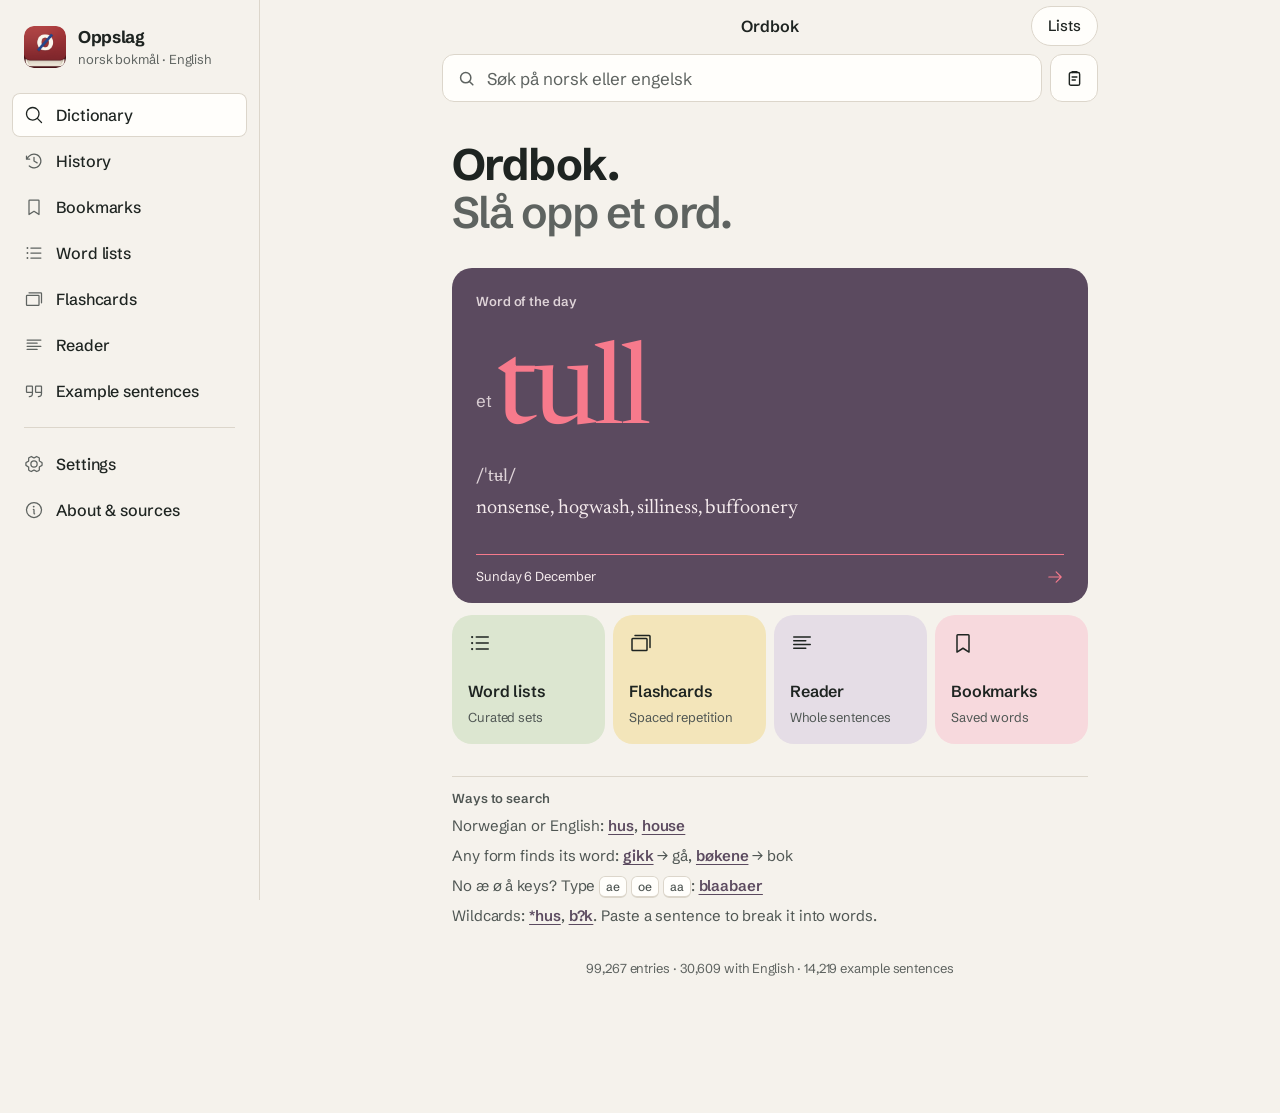
==== app/index.html @ 08ea3989 "Match the iOS status bar to the app background; version icon files The status bar took the manifest'" ====
<!doctype html>
<html lang="en">
<head>
<meta charset="utf-8">
<meta name="viewport" content="width=device-width, initial-scale=1, viewport-fit=cover">
<title>Oppslag</title>
<meta name="description" content="Offline Norwegian Bokmål–English dictionary">
<!-- One theme colour = the app's own background, so the status bar blends in. iOS Home Screen apps
     don't switch between media-query variants, so a tiny script picks light or dark before first paint. -->
<meta name="theme-color" content="#1C1B1C">
<script>
  (function () {
    try {
      var s = (JSON.parse(localStorage.getItem('oppslag.v1') || '{}').settings) || {};
      var t = s.theme || 'auto';
      var dark = t === 'dark' || (t === 'auto' && matchMedia('(prefers-color-scheme: dark)').matches);
      document.querySelector('meta[name="theme-color"]').setAttribute('content', dark ? '#1C1B1C' : '#F5F2EC');
    } catch (e) {}
  })();
</script>
<meta name="apple-mobile-web-app-capable" content="yes">
<meta name="mobile-web-app-capable" content="yes">
<meta name="apple-mobile-web-app-status-bar-style" content="default">
<meta name="apple-mobile-web-app-title" content="Oppslag">
<link rel="manifest" href="manifest.webmanifest">
<!-- icon file names carry a version so iOS can't reuse a cached copy of an older logo -->
<link rel="icon" href="icons/book-192.png">
<link rel="apple-touch-icon" sizes="180x180" href="icons/book-180.png">
<link rel="preload" href="fonts/schibsted-grotesk.woff2" as="font" type="font/woff2" crossorigin>
<link rel="preload" href="fonts/newsreader.woff2" as="font" type="font/woff2" crossorigin>
<link rel="stylesheet" href="styles.css">
</head>
<body>
<div id="splash" aria-label="Oppslag"><p class="splash-word" aria-hidden="true"><span>Opp</span><span>slag</span></p><div class="splash-foot"><span id="splash-msg">Bokmålsordboka · Språkrådet og Universitetet i Bergen</span></div></div>

<header class="topbar">
  <div class="navrow">
    <button id="navLeft" class="round" aria-label="Menu"></button>
    <div id="navTitle">Ordbok</div>
    <div id="navRight"></div>
  </div>
  <div class="searchrow">
    <div class="searchwrap">
      <svg class="sicon" viewBox="0 0 24 24" width="18" height="18" fill="none" stroke="currentColor" stroke-width="1.9" stroke-linecap="round"><circle cx="11" cy="11" r="6.5"/><path d="m20 20-4-4"/></svg>
      <input id="q" type="search" placeholder="Søk på norsk eller engelsk" autocomplete="off" autocorrect="off" autocapitalize="off" spellcheck="false" enterkeyhint="search" aria-label="Search">
      <button id="clearQ" class="clear" aria-label="Clear" hidden><svg viewBox="0 0 24 24" width="18" height="18"><circle cx="12" cy="12" r="9" fill="currentColor"/><path d="M9 9l6 6M15 9l-6 6" stroke="var(--surface)" stroke-width="1.8" stroke-linecap="round"/></svg></button>
    </div>
    <button id="pasteBtn" class="round small" aria-label="Search clipboard" title="Search clipboard"><svg viewBox="0 0 24 24" width="19" height="19" fill="none" stroke="currentColor" stroke-width="1.8" stroke-linecap="round" stroke-linejoin="round"><rect x="5.5" y="4.5" width="13" height="16" rx="2"/><path d="M9 4.5V3.5h6v1M9 10h6M9 14h4"/></svg></button>
  </div>
  <div id="keybar" aria-label="Special characters">
    <button data-k="æ">æ</button><button data-k="ø">ø</button><button data-k="å">å</button><button data-k="é">é</button><button data-k="*" class="wild">*</button><button data-k="?" class="wild">?</button>
  </div>
</header>
<ul id="suggest" hidden></ul>

<nav id="drawer" aria-label="Main menu">
  <div class="drawer-brand"><img class="logo-img" src="icons/logo.png" alt="" width="40" height="40"><div><b>Oppslag</b><div class="sub">norsk bokmål · English</div></div></div>
  <div class="drawer-links"></div>
</nav>
<div id="scrim"></div>

<main id="view"></main>
<div id="pager" hidden><button id="prevRes" class="round" aria-label="Previous result"></button><button id="nextRes" class="round" aria-label="Next result"></button></div>
<script type="module" src="js/app.js"></script>
</body>
</html>
---- app/styles.css ----
/* Oppslag — design system (see CLAUDE.md)
   Colour fields after the Merriam-Webster "remedy" concept, Notion's spacing and hairlines,
   Speak Sync's warm base and tiles. Headwords in Schibsted Grotesk, meaning in Newsreader. */

/* ======================================================================
   Fonts (self-hosted, subset with fonttools; SIL Open Font Licence)
   ====================================================================== */
@font-face { font-family: "Schibsted Grotesk"; src: url("fonts/schibsted-grotesk.woff2") format("woff2"); font-weight: 400 900; font-display: swap; }
@font-face { font-family: "Newsreader"; src: url("fonts/newsreader.woff2") format("woff2"); font-weight: 200 800; font-display: swap; }
@font-face { font-family: "Newsreader"; src: url("fonts/newsreader-italic.woff2") format("woff2"); font-weight: 200 800; font-style: italic; font-display: swap; }
@font-face { font-family: "Gentium IPA"; src: url("fonts/gentium-ipa.woff2") format("woff2"); font-display: swap; }

/* ======================================================================
   Tokens
   ====================================================================== */
:root {
  --font-display: "Schibsted Grotesk", -apple-system, "Helvetica Neue", sans-serif;
  --font-ui: "Schibsted Grotesk", -apple-system, "Helvetica Neue", sans-serif;
  --font-read: "Newsreader", "Iowan Old Style", Georgia, serif;
  --font-ipa: "Gentium IPA", "Times New Roman", serif;
  --space-1: 4px; --space-2: 8px; --space-3: 12px; --space-4: 16px;
  --space-5: 24px; --space-6: 32px; --space-7: 48px; --space-8: 64px;
  --radius-s: 8px; --radius-m: 12px; --radius-l: 20px; --radius-xl: 28px; --radius-pill: 999px;
  --measure: 36em; --page-max: 1080px; --page-narrow: 700px;

  /* the four colour fields (constant across light and dark, like the reference) */
  --mustard: #DFB94F; --sage: #96B07C; --plum: #5B4A5F; --rose: #EFB4BC;
  --coral: #F77A8C;               /* display type on plum only (large text, 3.2:1) */
  --on-field: #1E2421;            /* ink on mustard / sage / rose */
  --on-plum: #F6ECEE;             /* small text on plum */
  /* soft tints for tiles and highlights */
  --mustard-t: #F3E5BA; --sage-t: #DCE6D0; --plum-t: #E5DDE6; --rose-t: #F7D9DD;

  /* neutrals */
  --paper: #F5F2EC; --card: #FFFEFB; --sunken: #ECE8E0; --rule: #DCD6CB; --rule-strong: #1E2421;
  --ink: #1E2421; --ink-2: #4F5653; --ink-3: #5E6360;
  --link: #5B4A5F;                /* plum, the one interactive colour */
  --primary-bg: #1E2421; --primary-fg: #F5F2EC;
  --float: 0 12px 36px rgba(30, 36, 33, .16);
  --fs: 1;
  --nav-h: 52px; --search-h: 64px; --safe-t: env(safe-area-inset-top);
  color-scheme: light;
}
@media (prefers-color-scheme: dark) {
  :root:not([data-theme="light"]) {
    --paper: #1C1B1C; --card: #252325; --sunken: #2E2B2E; --rule: #3B383B; --rule-strong: #EDE8E1;
    --ink: #EDE8E1; --ink-2: #C5BFB7; --ink-3: #A39D95; --link: #D9C3DC;
    --primary-bg: #EDE8E1; --primary-fg: #1C1B1C;
    --mustard-t: #4A4030; --sage-t: #36402F; --plum-t: #3E3441; --rose-t: #4A3337;
    --float: 0 14px 40px rgba(0, 0, 0, .55); color-scheme: dark;
  }
}
:root[data-theme="dark"] {
  --paper: #1C1B1C; --card: #252325; --sunken: #2E2B2E; --rule: #3B383B; --rule-strong: #EDE8E1;
  --ink: #EDE8E1; --ink-2: #C5BFB7; --ink-3: #A39D95; --link: #D9C3DC;
  --primary-bg: #EDE8E1; --primary-fg: #1C1B1C;
  --mustard-t: #4A4030; --sage-t: #36402F; --plum-t: #3E3441; --rose-t: #4A3337;
  --float: 0 14px 40px rgba(0, 0, 0, .55); color-scheme: dark;
}
/* legacy aliases used by small bits of markup (tone drawing etc.) */
:root { --accent: var(--link); --tok-accent: var(--link); --text: var(--ink); --muted: var(--ink-3); --line: var(--rule); --surface: var(--card); --surface-t: var(--card); --field: var(--sunken); --bg: var(--paper); }

/* ======================================================================
   Base
   ====================================================================== */
* { box-sizing: border-box; -webkit-tap-highlight-color: transparent; }
[hidden] { display: none !important; }
html { -webkit-text-size-adjust: 100%; background: var(--paper); }
body {
  margin: 0; background: var(--paper); color: var(--ink);
  font: 400 calc(17px * var(--fs)) / 1.5 var(--font-ui); letter-spacing: -.005em;
  padding-top: calc(var(--safe-t) + var(--nav-h)); padding-bottom: env(safe-area-inset-bottom);
  overflow-x: hidden; overscroll-behavior-y: none; -webkit-font-smoothing: antialiased; text-rendering: optimizeLegibility;
}
body.has-search { padding-top: calc(var(--safe-t) + var(--nav-h) + var(--search-h)); }
a { color: var(--link); text-decoration: none; }
button { font: inherit; color: inherit; touch-action: manipulation; letter-spacing: inherit; }
input, select, textarea { font: inherit; color: var(--ink); }
.muted { color: var(--ink-3); }
.small { font-size: 13px; line-height: 18px; }
kbd { font: 500 12px/1 var(--font-ui); background: var(--card); border: 1px solid var(--rule); border-bottom-width: 2px; border-radius: 6px; padding: 2px 6px; color: var(--ink-2); }
.ic { flex: none; }
:focus-visible { outline: 2px solid var(--link); outline-offset: 2px; border-radius: 6px; }
::selection { background: var(--mustard); color: var(--on-field); }

/* ---------- splash: a plum field with the name set huge, like the reference's "Dictionary" */
#splash { position: fixed; inset: 0; z-index: 100; background: var(--plum); overflow: hidden; display: flex; flex-direction: column; justify-content: center; transition: opacity .35s ease; }
body.ready #splash { opacity: 0; pointer-events: none; }
.splash-word { font-family: var(--font-read); font-weight: 400; color: var(--coral); font-size: clamp(120px, 34vw, 280px); line-height: .86; letter-spacing: -.03em; margin: 0; white-space: nowrap; }
.splash-word span { display: block; }
.splash-word span:first-child { padding-left: 6vw; }
.splash-word span:last-child { margin-left: -9vw; }
.splash-foot { position: absolute; left: var(--space-6); right: var(--space-6); bottom: calc(var(--space-6) + env(safe-area-inset-bottom)); border-top: 1px solid var(--coral); padding-top: var(--space-3); color: var(--coral); font-size: 13px; text-align: center; }
#splash-msg { color: var(--on-plum); opacity: .8; }

/* ======================================================================
   Top bar, search, drawer
   ====================================================================== */
.topbar {
  position: fixed; top: 0; left: 0; right: 0; z-index: 20;
  padding: var(--safe-t) max(10px, env(safe-area-inset-right)) 0 max(10px, env(safe-area-inset-left));
  background: color-mix(in srgb, var(--paper) 88%, transparent);
  backdrop-filter: saturate(140%) blur(18px); -webkit-backdrop-filter: saturate(140%) blur(18px);
  border-bottom: 1px solid transparent; transition: border-color .2s;
}
body.scrolled .topbar { border-bottom-color: var(--rule); }
.navrow { height: var(--nav-h); display: grid; grid-template-columns: 1fr auto 1fr; align-items: center; max-width: var(--page-narrow); margin: 0 auto; padding: 0 calc(var(--space-4) - 10px); }
#navTitle { font-weight: 600; font-size: 16px; text-align: center; white-space: nowrap; overflow: hidden; text-overflow: ellipsis; max-width: 56vw; transition: opacity .2s ease; letter-spacing: -.01em; }
body.hero-visible #navTitle { opacity: 0; }
#navRight { display: flex; justify-content: flex-end; gap: var(--space-2); align-items: center; }
#navLeft { justify-self: start; }
.round {
  width: 40px; height: 40px; border-radius: 50%; border: 1px solid var(--rule); background: var(--card); color: var(--ink);
  display: inline-grid; place-items: center; cursor: pointer; transition: transform .15s ease, background .15s;
}
.round .ic { width: 19px; height: 19px; }
.round:active { transform: scale(.92); background: var(--sunken); }
.round.on { color: var(--on-field); background: var(--mustard); border-color: var(--mustard); }
.round.small { width: 48px; height: 48px; border-radius: var(--radius-m); }
.pill-btn { height: 40px; padding: 0 var(--space-4); border-radius: var(--radius-pill); border: 1px solid var(--rule); background: var(--card); font-weight: 500; font-size: 15px; cursor: pointer; color: var(--ink); }
.searchrow { display: none; gap: var(--space-2); align-items: center; height: var(--search-h); padding: 0 calc(var(--space-4) - 10px) var(--space-3); max-width: var(--page-narrow); margin: 0 auto; }
body.has-search .searchrow { display: flex; }
.searchwrap { flex: 1; position: relative; display: flex; align-items: center; background: var(--card); border: 1px solid var(--rule); border-radius: var(--radius-m); min-width: 0; height: 48px; transition: border-color .15s, box-shadow .15s; }
.searchwrap:focus-within { border-color: var(--ink); box-shadow: 0 0 0 3px color-mix(in srgb, var(--mustard) 55%, transparent); }
.searchwrap .sicon { position: absolute; left: 14px; color: var(--ink-3); pointer-events: none; width: 19px; height: 19px; }
#q { flex: 1; min-width: 0; border: 0; background: transparent; padding: 0 6px 0 44px; height: 100%; font-size: 17px; outline: none; -webkit-appearance: none; appearance: none; }
#q::placeholder { color: var(--ink-3); }
#q::-webkit-search-cancel-button { display: none; }
.clear { border: 0; background: none; color: var(--ink-3); padding: 0 var(--space-3); height: 100%; display: grid; place-items: center; cursor: pointer; }
.clear svg circle { fill: var(--ink-3); }
#keybar { display: none; gap: var(--space-2); padding: 0 calc(var(--space-4) - 10px) var(--space-3); overflow-x: auto; max-width: var(--page-narrow); margin: 0 auto; scrollbar-width: none; }
body.typing.has-search #keybar { display: flex; }
#keybar button { min-width: 46px; height: 38px; padding: 0 var(--space-3); border: 1px solid var(--rule); border-radius: var(--radius-s); background: var(--card); font: 500 18px var(--font-display); cursor: pointer; color: var(--ink); }
#keybar button.wild { color: var(--link); }
body.typing.has-search { padding-top: calc(var(--safe-t) + var(--nav-h) + var(--search-h) + 50px); }
#suggest { position: fixed; z-index: 25; top: calc(var(--safe-t) + var(--nav-h) + var(--search-h) - 8px); left: var(--space-3); right: var(--space-3); max-width: calc(var(--page-narrow) - var(--space-5)); margin: 0 auto; padding: var(--space-1); list-style: none; background: var(--card); border: 1px solid var(--rule); border-radius: var(--radius-m); box-shadow: var(--float); animation: pop .14s ease-out; }
body.typing #suggest { top: calc(var(--safe-t) + var(--nav-h) + var(--search-h) + 42px); }
#suggest li { display: flex; gap: var(--space-3); align-items: center; padding: 10px var(--space-3); border-radius: var(--radius-s); cursor: pointer; outline: none; font-weight: 500; }
#suggest li:hover, #suggest li:focus { background: var(--sunken); }
#suggest .ic { color: var(--ink-3); width: 17px; height: 17px; }
@keyframes pop { from { opacity: 0; transform: translateY(-4px); } }

#drawer { position: fixed; z-index: 40; top: 0; bottom: 0; left: 0; width: min(292px, 84vw); background: var(--paper); padding: calc(var(--space-5) + var(--safe-t)) var(--space-3) var(--space-5); transform: translateX(-104%); transition: transform .3s cubic-bezier(.2, .8, .2, 1); display: flex; flex-direction: column; box-shadow: var(--float); overflow-y: auto; }
.drawer-brand { display: flex; gap: var(--space-3); align-items: center; padding: 0 var(--space-3) var(--space-5); }
.drawer-brand .logo-img { width: 42px; height: 42px; border-radius: 10px; }
.drawer-brand b { font-size: 17px; font-weight: 700; display: block; letter-spacing: -.02em; }
.drawer-brand .sub { font-size: 13px; color: var(--ink-3); }
.drawer-links { display: flex; flex-direction: column; gap: 2px; }
#drawer a { color: var(--ink); padding: 10px var(--space-3); border-radius: var(--radius-s); font-size: 16px; font-weight: 500; display: flex; align-items: center; gap: var(--space-3); transition: background .15s; }
#drawer a .ic { color: var(--ink-3); }
#drawer a:active { background: var(--sunken); }
#drawer a.active { background: var(--card); box-shadow: inset 0 0 0 1px var(--rule); }
#drawer a.active .ic { color: var(--ink); }
#drawer hr { border: 0; border-top: 1px solid var(--rule); margin: var(--space-3); }
#scrim { position: fixed; inset: 0; z-index: 39; background: rgba(28, 27, 28, .32); opacity: 0; pointer-events: none; transition: opacity .25s; }
body.drawer-open #drawer { transform: none; }
body.drawer-open #scrim { opacity: 1; pointer-events: auto; }
@media (min-width: 1100px) {
  #drawer { transform: none; box-shadow: none; border-right: 1px solid var(--rule); z-index: 15; width: 260px; }
  #scrim { display: none; }
  body { padding-left: 260px; }
  .topbar { left: 260px; }
  body.root #navLeft { visibility: hidden; }
  #suggest { left: 272px; }
}

/* ======================================================================
   Page scaffolding
   ====================================================================== */
#view { max-width: var(--page-narrow); margin: 0 auto; padding: 0 0 104px; min-height: 60vh; }
.pad { padding: 0 var(--space-4); }
/* Notion-style title: bold line, optional grey second line */
.page-title { font-family: var(--font-display); font-size: 34px; line-height: 38px; font-weight: 700; letter-spacing: -.035em; margin: var(--space-3) var(--space-4) var(--space-5); }
.page-title .sub { display: block; color: var(--ink-3); font-weight: 600; }
.page-intro { padding: 0 var(--space-4); margin: 0 0 var(--space-4); color: var(--ink-2); font-size: 15px; line-height: 22px; }
.empty { text-align: center; color: var(--ink-3); padding: var(--space-8) var(--space-5); font-size: 15px; line-height: 22px; }
.empty b { color: var(--ink); font-weight: 600; }
.empty p { margin: 0 0 var(--space-3); }
.big-check { width: 72px; height: 72px; margin: 0 auto var(--space-4); border-radius: 50%; background: var(--sage); color: var(--on-field); display: grid; place-items: center; font-size: 30px; }
.loading { color: var(--ink-3); padding: var(--space-7); text-align: center; font-size: 15px; }
.foot { text-align: center; font-size: 13px; line-height: 18px; padding: var(--space-6) var(--space-4); color: var(--ink-3); }
/* section label: sentence case with a hairline above, like the reference's footnote rule */
.band { display: flex; align-items: baseline; justify-content: space-between; gap: var(--space-2); margin: var(--space-6) var(--space-4) var(--space-2); padding-top: var(--space-3); border-top: 1px solid var(--rule); font-size: 13px; line-height: 18px; font-weight: 600; color: var(--ink-2); }
.page-title + .band, .band:first-child { margin-top: 0; }
.band .no { font-weight: 400; font-style: italic; font-family: var(--font-read); font-size: 15px; color: var(--ink-3); }
.band .more { font-size: 13px; font-weight: 600; }
.row { display: flex; gap: var(--space-2); flex-wrap: wrap; align-items: center; margin: var(--space-3) var(--space-4); }
.row input { flex: 1; min-width: 160px; }
input:not([type=checkbox]):not([type=range]):not([type=color]):not(#q), select, textarea {
  border: 1px solid var(--rule); background: var(--card); border-radius: var(--radius-m); padding: 11px var(--space-3); font-size: 17px; outline: none; color: var(--ink); transition: border-color .15s, box-shadow .15s;
}
input:focus:not(#q), select:focus, textarea:focus { border-color: var(--ink); box-shadow: 0 0 0 3px color-mix(in srgb, var(--mustard) 55%, transparent); }
textarea { width: 100%; resize: vertical; line-height: 25px; }
/* buttons: solid ink (primary), outlined (secondary), outlined pill with arrow (reference's PLAY →) */
.btn { display: inline-flex; gap: var(--space-2); align-items: center; justify-content: center; border: 1px solid var(--rule); background: var(--card); color: var(--ink); border-radius: var(--radius-m); padding: 10px var(--space-4); font-size: 15px; font-weight: 600; cursor: pointer; transition: transform .12s, background .15s; }
.btn:active { transform: scale(.97); background: var(--sunken); }
.btn .ic { width: 18px; height: 18px; }
.btn.small { padding: 7px var(--space-3); font-size: 14px; }
.btn.primary { background: var(--primary-bg); border-color: var(--primary-bg); color: var(--primary-fg); }
.btn.wide { width: calc(100% - var(--space-6)); margin: var(--space-3) var(--space-4); }
.pill-out { display: inline-flex; align-items: center; justify-content: space-between; gap: var(--space-5); height: 52px; padding: 0 var(--space-5); border: 1.5px solid currentColor; border-radius: var(--radius-pill); background: transparent; color: inherit; font: 500 20px var(--font-display); letter-spacing: .02em; text-transform: uppercase; cursor: pointer; transition: background .15s; }
.pill-out .ic { width: 24px; height: 24px; }
.pill-out:active { background: color-mix(in srgb, currentColor 12%, transparent); }
.banner { display: flex; gap: var(--space-3); align-items: center; margin: 0 var(--space-4) var(--space-4); padding: var(--space-3) var(--space-4); background: var(--plum-t); border-radius: var(--radius-m); color: var(--ink); font-size: 15px; font-weight: 500; }
/* grouped rows: hairline-bordered card (Notion) */
.group { margin: 0 var(--space-4); background: var(--card); border: 1px solid var(--rule); border-radius: var(--radius-m); overflow: hidden; }
.group + .page-intro { margin-top: var(--space-3); }

/* ======================================================================
   Dictionary rows
   ====================================================================== */
.res { display: block; color: var(--ink); padding: 14px var(--space-4); position: relative; transition: background .15s; }
.res + .res::before { content: ""; position: absolute; top: 0; left: var(--space-4); right: var(--space-4); border-top: 1px solid var(--rule); }
.res:active { background: var(--sunken); }
@media (hover: hover) { .res:hover { background: color-mix(in srgb, var(--card) 70%, transparent); } }
.res-head { display: flex; align-items: baseline; gap: 0 var(--space-2); min-width: 0; flex-wrap: wrap; }
.res .art { color: var(--ink-3); font-size: 15px; font-weight: 500; flex: none; }
.res .lem { font-family: var(--font-display); font-size: 21px; line-height: 26px; font-weight: 600; letter-spacing: -.025em; min-width: 0; overflow-wrap: anywhere; }
.res .ipa-s { color: var(--ink-3); font-family: var(--font-ipa); font-size: 15px; white-space: nowrap; overflow: hidden; text-overflow: ellipsis; min-width: 0; }
.hg { color: var(--ink-3); font-family: var(--font-ui); font-size: 12px; font-weight: 600; margin-left: -6px; margin-right: 2px; align-self: flex-start; margin-top: 2px; flex: none; }
.res-gloss { color: var(--ink-2); font-family: var(--font-read); font-size: 17px; line-height: 23px; margin-top: 2px; display: -webkit-box; -webkit-line-clamp: 2; -webkit-box-orient: vertical; overflow: hidden; }
.res-pos { color: var(--ink-3); font-style: italic; }
.nogloss { font-style: italic; color: var(--ink-3); }
.res-note { font-size: 13px; line-height: 18px; color: var(--ink-2); margin-top: var(--space-2); display: inline-flex; gap: var(--space-1); align-items: center; background: var(--mustard-t); border-radius: var(--radius-pill); padding: 2px 10px 2px 8px; }
.res-note b { font-weight: 600; color: var(--ink); }
.res-note .ic { width: 14px; height: 14px; }
.res .rm { position: absolute; right: var(--space-2); top: 50%; transform: translateY(-50%); color: var(--ink-3); border: 0; background: none; padding: var(--space-2); cursor: pointer; border-radius: 50%; }
.res:has(.rm) { padding-right: 52px; }
.chev { color: var(--ink-3); position: absolute; right: var(--space-3); top: 50%; transform: translateY(-50%); display: grid; }
.chev .ic { width: 16px; height: 16px; }

/* ======================================================================
   Home
   ====================================================================== */
.home-title { font-family: var(--font-display); font-size: 34px; line-height: 38px; font-weight: 700; letter-spacing: -.035em; margin: var(--space-2) var(--space-4) var(--space-5); }
.home-title .sub { display: block; color: var(--ink-3); font-weight: 600; }
/* word of the day: the reference's plum splash with coral serif */
.wotd { position: relative; display: block; margin: 0 var(--space-4); padding: var(--space-5) var(--space-5) var(--space-4); background: var(--plum); border-radius: var(--radius-l); color: var(--on-plum); overflow: hidden; }
.wotd-label { font-size: 13px; font-weight: 600; color: var(--on-plum); opacity: .85; }
.wotd-word { font-family: var(--font-read); font-size: 76px; line-height: .95; font-weight: 400; letter-spacing: -.03em; color: var(--coral); margin: var(--space-6) 0 var(--space-3); overflow-wrap: anywhere; }
.wotd-word .art { font-family: var(--font-ui); font-size: 17px; letter-spacing: 0; color: var(--on-plum); opacity: .8; vertical-align: .9em; margin-right: var(--space-1); }
.wotd-ipa { font-family: var(--font-ipa); color: var(--on-plum); font-size: 17px; opacity: .85; }
.wotd-gloss { font-family: var(--font-read); font-size: 20px; line-height: 27px; color: var(--on-plum); margin-top: var(--space-2); }
.wotd-foot { margin-top: var(--space-6); padding-top: var(--space-3); border-top: 1px solid var(--coral); display: flex; justify-content: space-between; align-items: center; font-size: 13px; color: var(--on-plum); }
.wotd-foot .ic { width: 18px; height: 18px; color: var(--coral); }
/* quick tiles (Speak Sync) */
.tiles4 { display: grid; grid-template-columns: 1fr 1fr; gap: var(--space-2); margin: var(--space-3) var(--space-4) 0; }
.tile4 { display: flex; flex-direction: column; justify-content: space-between; gap: var(--space-5); min-height: 104px; padding: var(--space-4); border-radius: var(--radius-l); color: var(--ink); transition: transform .12s; }
.tile4:active { transform: scale(.97); }
.tile4 .ic { width: 24px; height: 24px; }
.tile4 b { font-size: 16px; font-weight: 600; letter-spacing: -.01em; display: block; }
.tile4 span { font-size: 13px; color: var(--ink-2); }
.tile4.t-sage { background: var(--sage-t); } .tile4.t-mustard { background: var(--mustard-t); } .tile4.t-plum { background: var(--plum-t); } .tile4.t-rose { background: var(--rose-t); }
.tips { padding: 0 var(--space-4); margin: 0; list-style: none; font-size: 15px; line-height: 22px; color: var(--ink-2); }
.tips li + li { margin-top: var(--space-2); }
.tips a { font-weight: 600; }

/* ======================================================================
   Lists, grids, toolbars
   ====================================================================== */
.lrow { display: flex; align-items: center; gap: var(--space-3); padding: var(--space-3) 44px var(--space-3) var(--space-4); color: var(--ink); position: relative; min-height: 52px; transition: background .15s; }
.lrow + .lrow::before, .group > .lrow + .lrow::before { content: ""; position: absolute; top: 0; left: 52px; right: 0; border-top: 1px solid var(--rule); }
.lrow:active { background: var(--sunken); }
.lrow > .ic:first-child { color: var(--ink); width: 20px; height: 20px; }
.lrow .lt { flex: 1; min-width: 0; font-size: 16px; font-weight: 500; }
.lrow .cnt { color: var(--ink-3); font-size: 14px; font-variant-numeric: tabular-nums; }
.lrow[hidden] { display: none; }
.wgrid { display: grid; grid-template-columns: repeat(auto-fill, minmax(156px, 1fr)); gap: var(--space-2); padding: 0 var(--space-4); }
.wcell { background: var(--card); border: 1px solid var(--rule); border-radius: var(--radius-m); padding: var(--space-5) var(--space-3) var(--space-4); text-align: center; color: var(--ink); display: flex; flex-direction: column; gap: 2px; transition: transform .12s; }
.wcell:active { transform: scale(.97); }
.wcell b { font-family: var(--font-display); font-size: 24px; line-height: 28px; font-weight: 600; letter-spacing: -.03em; }
.wcell .ipa-s { color: var(--ink-3); font-family: var(--font-ipa); font-size: 14px; }
.wcell span:last-child { color: var(--ink-2); font-family: var(--font-read); font-size: 15px; line-height: 19px; margin-top: var(--space-1); display: -webkit-box; -webkit-line-clamp: 2; -webkit-box-orient: vertical; overflow: hidden; }
.toolbar { display: flex; gap: var(--space-2); flex-wrap: wrap; align-items: center; margin: 0 var(--space-4) var(--space-4); }
.filter { width: calc(100% - var(--space-6)); margin: 0 var(--space-4) var(--space-2); }
.seg { display: inline-flex; background: var(--sunken); border-radius: var(--radius-s); padding: 3px; margin-left: auto; }
.seg button { border: 0; background: none; padding: 5px 10px; border-radius: 6px; color: var(--ink-3); cursor: pointer; display: grid; place-items: center; }
.seg button.on { background: var(--card); color: var(--ink); box-shadow: 0 0 0 1px var(--rule); }
.chip-s { font-size: 12px; line-height: 16px; font-weight: 600; padding: 3px var(--space-2); border-radius: var(--radius-pill); background: var(--sunken); color: var(--ink-2); white-space: nowrap; }
.speak { border: 0; background: none; color: var(--ink-2); padding: var(--space-1); cursor: pointer; display: inline-grid; place-items: center; border-radius: 50%; vertical-align: middle; }
.speak:active { background: var(--sunken); }
.speak.tiny .ic { width: 16px; height: 16px; }
mark { background: var(--mustard-t); color: inherit; border-radius: 3px; padding: 0 2px; }
.pair { padding: var(--space-4); position: relative; }
.pair + .pair::before { content: ""; position: absolute; top: 0; left: var(--space-4); right: var(--space-4); border-top: 1px solid var(--rule); }
.pairform { display: flex; align-items: center; gap: var(--space-1); font-family: var(--font-display); font-size: 24px; line-height: 28px; font-weight: 600; letter-spacing: -.03em; margin-bottom: var(--space-1); }
.pairside { display: flex; gap: var(--space-2); align-items: baseline; color: var(--ink); padding: 3px 0; font-size: 15px; }
.pairside b { font-weight: 600; }
.pairside .muted { color: var(--ink-2); font-family: var(--font-read); font-size: 17px; }
.sents { list-style: none; padding: 0; margin: 0; }
.sents li { padding: var(--space-3) 0; }
.sents li + li { border-top: 1px solid var(--rule); }
.sno { display: flex; gap: var(--space-2); align-items: flex-start; justify-content: space-between; font-family: var(--font-read); font-size: 19px; line-height: 26px; }
.sen { color: var(--ink-2); font-size: 15px; line-height: 21px; }

/* ======================================================================
   Modal, toast, pager
   ====================================================================== */
.modal-wrap { position: fixed; inset: 0; z-index: 60; background: rgba(28, 27, 28, .34); display: grid; place-items: end center; animation: fade .2s; }
@media (min-width: 600px) { .modal-wrap { place-items: center; } }
.modal { background: var(--paper); width: min(480px, 100%); border-radius: var(--radius-l) var(--radius-l) 0 0; padding: var(--space-5) var(--space-5) calc(var(--space-5) + env(safe-area-inset-bottom)); max-height: 80vh; overflow-y: auto; animation: slideup .28s cubic-bezier(.2, .8, .2, 1); box-shadow: var(--float); }
@media (min-width: 600px) { .modal { border-radius: var(--radius-l); } }
.modal h3 { margin: 0 0 var(--space-3); font-family: var(--font-display); font-size: 24px; line-height: 28px; font-weight: 700; letter-spacing: -.03em; }
.modal .row { margin: var(--space-3) 0; }
.modal-actions { display: flex; justify-content: flex-end; gap: var(--space-2); margin-top: var(--space-4); }
@keyframes fade { from { opacity: 0; } }
@keyframes slideup { from { transform: translateY(40px); opacity: 0; } }
.check { display: flex; gap: var(--space-3); align-items: center; padding: 10px 0; cursor: pointer; font-size: 16px; }
.check span:first-of-type { flex: 1; }
.check .muted { font-size: 14px; }
.check input { width: 20px; height: 20px; accent-color: var(--ink); flex: none; }
#toast { position: fixed; left: 50%; bottom: calc(88px + env(safe-area-inset-bottom)); transform: translate(-50%, 16px); background: var(--primary-bg); color: var(--primary-fg); padding: 11px 20px; border-radius: var(--radius-pill); opacity: 0; transition: .25s cubic-bezier(.2, .8, .2, 1); pointer-events: none; z-index: 80; font-size: 15px; font-weight: 500; }
#toast.show { opacity: 1; transform: translate(-50%, 0); }
#pager { position: fixed; z-index: 18; right: max(var(--space-4), env(safe-area-inset-right)); bottom: calc(var(--space-5) + env(safe-area-inset-bottom)); display: flex; gap: var(--space-2); }
#pager .round { width: 48px; height: 48px; box-shadow: var(--float); }
#pager .round:disabled { opacity: .35; }

/* ======================================================================
   Flashcards
   ====================================================================== */
.deck { display: flex; align-items: center; gap: var(--space-2); padding: var(--space-3) var(--space-4); position: relative; }
.deck + .deck::before { content: ""; position: absolute; top: 0; left: var(--space-4); right: 0; border-top: 1px solid var(--rule); }
.deck > a { flex: 1; color: var(--ink); min-width: 0; }
.deck > a b { font-size: 16px; font-weight: 600; }
.deck select { padding: 6px var(--space-2); font-size: 14px; border-radius: var(--radius-s); }
.deck .icon { border: 0; background: none; color: var(--ink-3); padding: var(--space-2); cursor: pointer; border-radius: 50%; }
.deckstats { display: flex; gap: var(--space-3); font-size: 13px; line-height: 18px; flex-wrap: wrap; margin-top: 2px; color: var(--ink-3); }
.deckstats .due { color: var(--ink); font-weight: 600; }
.deckstats .new { color: var(--ink-2); font-weight: 600; }
.newdeck { display: flex; flex-direction: column; gap: var(--space-3); padding: 0 var(--space-4); margin-bottom: var(--space-4); }
.study-progress { height: 4px; background: var(--rule); margin: var(--space-2) var(--space-4) 0; border-radius: 4px; overflow: hidden; }
.study-progress div { height: 100%; background: var(--ink); transition: width .3s ease; }
.flash { border-radius: var(--radius-xl); margin: var(--space-4); padding: var(--space-6) var(--space-5); min-height: 340px; text-align: left; display: flex; flex-direction: column; gap: var(--space-3); justify-content: flex-end; cursor: pointer; animation: cardin .3s cubic-bezier(.2, .8, .2, 1); background: var(--mustard); color: var(--on-field); }
.flash.f-sage { background: var(--sage); } .flash.f-rose { background: var(--rose); }
.flash.f-plum { background: var(--plum); color: var(--on-plum); } .flash.f-plum .cf-word { color: var(--coral); }
@keyframes cardin { from { opacity: 0; transform: translateY(10px) scale(.985); } }
.flash .front { display: flex; flex-direction: column-reverse; gap: var(--space-2); }
.flash .muted { color: inherit; opacity: .8; font-family: var(--font-read); font-size: 19px; font-style: italic; }
.cf-word { font-family: var(--font-display); font-size: 56px; line-height: 1; font-weight: 600; letter-spacing: -.045em; overflow-wrap: anywhere; }
.cf-en { font-family: var(--font-read); font-size: 32px; line-height: 38px; font-weight: 400; letter-spacing: -.01em; }
.cardback { border-top: 1px solid currentColor; padding-top: var(--space-4); margin-top: var(--space-3); display: flex; flex-direction: column; gap: var(--space-3); animation: fade .25s; }
.cb-en { font-family: var(--font-read); font-size: 24px; line-height: 31px; }
.cb-pron { display: flex; gap: var(--space-3); align-items: center; }
.cb-pron .ipa { font-family: var(--font-ipa); font-size: 18px; }
.cb-pron .chip-s { background: color-mix(in srgb, currentColor 14%, transparent); color: inherit; }
.cb-inf { font-family: var(--font-display); font-weight: 500; font-size: 17px; }
.cb-no { font-family: var(--font-read); font-size: 17px; line-height: 24px; }
.cb-ex { font-family: var(--font-read); font-size: 19px; line-height: 26px; font-style: italic; }
.cb-ex .muted { font-style: normal; font-size: 15px; opacity: .8; }
.cardlinks { display: flex; gap: var(--space-2); margin-top: var(--space-2); }
.cardlinks .btn { background: transparent; border-color: currentColor; color: inherit; }
.typed { max-width: 360px; width: 100%; background: rgba(255,255,255,.6) !important; border-color: currentColor !important; }
.typed-res { font-weight: 600; font-size: 15px; }
.answer { position: sticky; bottom: 0; padding: var(--space-3) var(--space-4) calc(var(--space-3) + env(safe-area-inset-bottom)); background: linear-gradient(transparent, var(--paper) 30%); }
.answer .btn.primary { height: 56px; font-size: 17px; border-radius: var(--radius-l); }
/* grade tiles (Speak Sync's pastel action tiles) */
.grades { display: grid; grid-template-columns: repeat(4, 1fr); gap: var(--space-2); }
.grade { border: 0; border-radius: var(--radius-l); padding: var(--space-3) var(--space-1); min-height: 76px; cursor: pointer; display: flex; flex-direction: column; align-items: center; justify-content: center; gap: 2px; color: var(--ink); font-size: 15px; font-weight: 600; transition: transform .12s; }
.grade:active { transform: scale(.95); }
.grade span { font-size: 13px; font-weight: 500; color: var(--ink-2); }
.grade kbd { display: none; }
@media (hover: hover) { .grade kbd { display: inline; margin-top: 4px; } }
.g0 { background: var(--rose-t); } .g1 { background: var(--mustard-t); } .g2 { background: var(--sage-t); } .g3 { background: var(--plum-t); }
.defs { margin: 0; padding-left: 1.3em; }
.defs > li { margin: var(--space-2) 0; }
.defs.d1 { list-style: lower-alpha; }
.noex { list-style: none; margin: 2px 0; padding: 0; }
.noex li { font-style: italic; opacity: .85; }
.use { font-style: italic; font-weight: 600; }
.clist { opacity: .8; font-size: 13px; }

/* ======================================================================
   Reader
   ====================================================================== */
.reader-line { background: var(--card); border: 1px solid var(--rule); margin: var(--space-4); padding: var(--space-4) var(--space-5); border-radius: var(--radius-l); line-height: 2; font-family: var(--font-read); font-size: 22px; }
.rtok { border: 0; background: none; padding: 1px 2px; box-shadow: inset 0 -2px 0 var(--mustard); cursor: pointer; font: inherit; color: var(--ink); border-radius: 2px; }
.rtok:active { background: var(--mustard-t); }
.rtok.unk { box-shadow: none; color: var(--ink-3); }
.rtok.mwe { box-shadow: inset 0 -5px 0 var(--mustard-t), inset 0 -2px 0 var(--mustard); }
.rword { scroll-margin-top: 140px; transition: background .4s; border-radius: var(--radius-m); }
.flash-hl { background: var(--mustard-t); }

/* ======================================================================
   Settings, about
   ====================================================================== */
.field { display: flex; justify-content: space-between; align-items: center; gap: var(--space-3); padding: var(--space-3) var(--space-4); position: relative; flex-wrap: wrap; min-height: 52px; font-size: 16px; font-weight: 500; }
.group > * + *::before { content: ""; position: absolute; top: 0; left: var(--space-4); right: 0; border-top: 1px solid var(--rule); }
.group > * { position: relative; }
.check-row { padding: 2px var(--space-4); }
.field select, .field input[type=number] { font-size: 15px; padding: 7px var(--space-2); }
input[type=range] { accent-color: var(--ink); width: 150px; }
.reorder { list-style: none; padding: 0; margin: 0; }
.reorder li { display: flex; align-items: center; gap: 2px; padding: 0 var(--space-2) 0 var(--space-4); position: relative; }
.reorder li + li::before { content: ""; position: absolute; top: 0; left: var(--space-4); right: 0; border-top: 1px solid var(--rule); }
.reorder .check { flex: 1; }
.reorder button { border: 0; background: none; color: var(--ink-3); padding: var(--space-2); cursor: pointer; border-radius: var(--radius-s); }
.reorder button:active { background: var(--sunken); }
.group .row { margin: var(--space-3) var(--space-4); }
.group .page-intro { padding-top: var(--space-3); margin-bottom: var(--space-2); }
.sources { padding: var(--space-3) var(--space-4) var(--space-3) var(--space-7); margin: 0; font-size: 15px; line-height: 22px; color: var(--ink-2); }
.sources li { margin-bottom: var(--space-3); }
.sources b { color: var(--ink); font-weight: 600; }
.kbd-list { list-style: none; padding: var(--space-3) var(--space-4); margin: 0; font-size: 15px; line-height: 30px; color: var(--ink-2); }
.about-p { padding: 0 var(--space-4); font-family: var(--font-read); font-size: 20px; line-height: 28px; }
.about-p p { margin: 0 0 var(--space-3); }
.about-p .muted { font-family: var(--font-ui); font-size: 15px; line-height: 22px; }

/* ======================================================================
   Word page
   ====================================================================== */
body[data-page="word"] #view { max-width: var(--page-max); }
body[data-page="word"] .navrow { max-width: var(--page-max); }
.wpage { color: var(--ink); padding: 0 0 var(--space-8); }
.wpage a { color: var(--link); }
.wpage p { margin: 0; }
/* hero: a full colour field per word class (the reference's yellow "remedy" screen) */
.w-hero { margin: 0 var(--space-3); padding: var(--space-5) var(--space-5) var(--space-5); border-radius: var(--radius-xl); background: var(--mustard); color: var(--on-field); min-height: 380px; display: flex; flex-direction: column; }
.w-hero.f-sage { background: var(--sage); } .w-hero.f-rose { background: var(--rose); }
.w-hero.f-plum { background: var(--plum); color: var(--on-plum); } .w-hero.f-plum .w-word { color: var(--coral); }
.w-hero a { color: inherit; }
.w-kicker { font-family: var(--font-read); font-size: 22px; line-height: 28px; font-weight: 400; margin: 0; }
.w-kicker-no { font-style: italic; opacity: .8; }
.w-from { font-size: 14px; line-height: 20px; margin-bottom: var(--space-2) !important; opacity: .85; }
.w-from b { font-weight: 700; }
.w-hero-body { margin-top: auto; padding-top: var(--space-7); }
.w-word { font-family: var(--font-display); font-size: clamp(56px, 17vw, 72px); line-height: .95; font-weight: 600; letter-spacing: -.05em; margin: 0; overflow-wrap: anywhere; }
.w-art { font-family: var(--font-read); font-weight: 400; font-style: italic; font-size: 24px; letter-spacing: 0; vertical-align: .9em; margin-right: var(--space-1); opacity: .85; }
.w-hg { font-family: var(--font-ui); font-size: 16px; font-weight: 600; vertical-align: super; margin-left: 2px; letter-spacing: 0; opacity: .8; }
.w-say { display: flex; align-items: center; flex-wrap: wrap; gap: var(--space-2) var(--space-3); margin-top: var(--space-4); font-size: 17px; }
.w-ipa { font-family: var(--font-ipa); font-size: 20px; line-height: 26px; }
.w-say .sep { opacity: .6; }
.w-tone { font-size: 15px; font-weight: 600; color: inherit !important; text-decoration: underline; text-decoration-thickness: 1px; text-underline-offset: 3px; }
.w-listen { margin-top: var(--space-6); width: 100%; }
.w-speak { border: 0; background: none; color: var(--ink-2); width: 32px; height: 32px; margin: -6px -4px; border-radius: var(--radius-pill); display: inline-grid; place-items: center; cursor: pointer; flex: none; }
.w-speak:active { background: var(--sunken); }
.w-speak.small { width: 28px; height: 28px; margin: -4px 0 -4px 2px; vertical-align: middle; }
.w-speak.small .ic { width: 16px; height: 16px; }
.wpage .w-meta { margin: var(--space-4) var(--space-5) 0; font-size: 13px; line-height: 18px; color: var(--ink-3); }

/* meanings: big serif lead, like the reference's green definition screen */
.w-meanings { padding: var(--space-6) var(--space-5) 0; }
.w-senses { list-style: none; counter-reset: s; margin: 0; padding: 0; max-width: var(--measure); }
.w-senses > li { counter-increment: s; position: relative; padding-left: 30px; font-family: var(--font-read); font-size: 26px; line-height: 32px; letter-spacing: -.01em; }
.w-senses > li + li { margin-top: var(--space-4); }
.w-senses > li::before { content: counter(s); position: absolute; left: 0; top: 7px; font-family: var(--font-ui); font-size: 13px; font-weight: 600; color: var(--ink-3); font-variant-numeric: tabular-nums; }
.w-senses:has(> li:only-child) > li { padding-left: 0; font-size: 34px; line-height: 40px; }
.w-senses:has(> li:only-child) > li::before { display: none; }
.w-gl { color: var(--ink); }
.w-lab { font-family: var(--font-ui); font-size: 13px; font-weight: 500; color: var(--ink-3); letter-spacing: 0; white-space: nowrap; }
.w-ex { margin: var(--space-2) 0 0; font-size: 15px; line-height: 21px; letter-spacing: 0; }
.w-ex-no { font-family: var(--font-read); font-style: italic; font-size: 18px; color: var(--ink); }
.w-ex-en { display: block; font-family: var(--font-ui); color: var(--ink-2); font-size: 15px; line-height: 21px; }
.w-aside-note { margin-top: var(--space-4) !important; font-size: 15px; line-height: 22px; color: var(--ink-2); max-width: var(--measure); }

.w-cols { display: flex; flex-direction: column; padding: 0 var(--space-5); }
.w-main, .w-aside { display: contents; }
.w-sec { padding: var(--space-6) 0 0; }
.w-eyebrow { display: flex; gap: var(--space-2); align-items: baseline; margin: 0 0 var(--space-4); padding-top: var(--space-3); border-top: 1px solid var(--rule-strong); font-size: 13px; line-height: 18px; font-weight: 600; color: var(--ink); }
.w-src { font-weight: 400; color: var(--ink-3); }
.w-body { font-family: var(--font-read); font-size: 19px; line-height: 27px; max-width: var(--measure); }
.w-small { font-size: 15px; line-height: 22px; color: var(--ink-2); max-width: var(--measure); }
.w-small + .w-small, .w-body + .w-small { margin-top: var(--space-2) !important; }
.w-fine { font-size: 13px; line-height: 18px; color: var(--ink-3); margin-top: var(--space-4) !important; }
.w-label { color: var(--ink-3); font-weight: 500; }

/* Norwegian definitions */
.w-defs { list-style: none; counter-reset: d; margin: 0; padding: 0; max-width: var(--measure); }
.w-defs > li { counter-increment: d; position: relative; padding-left: 30px; font-family: var(--font-read); font-size: 19px; line-height: 27px; }
.w-defs > li::before { content: counter(d); position: absolute; left: 0; top: 4px; font-family: var(--font-ui); font-size: 13px; font-weight: 600; color: var(--ink-3); }
.w-defs > li + li { margin-top: var(--space-4); }
.w-defs:has(> li:only-child) > li { padding-left: 0; }
.w-defs:has(> li:only-child) > li::before { display: none; }
.w-defs.d1 { margin-top: var(--space-2); }
.w-defs.d1 > li { padding-left: 24px; }
.w-defs.d1 > li::before { content: counter(d, lower-alpha); }
.w-defs.d1 > li + li { margin-top: var(--space-2); }
.w-uses { list-style: none; margin: var(--space-1) 0 0; padding: 0; }
.w-uses li { font-style: italic; font-size: 17px; line-height: 24px; color: var(--ink-2); }
.w-uses .use { font-weight: 600; color: var(--ink); }
.w-use-gloss { font-family: var(--font-ui); font-style: normal; font-size: 15px; color: var(--ink-3); }
.w-also { font-family: var(--font-ui); font-size: 14px; line-height: 20px; color: var(--ink-3); margin-top: var(--space-2) !important; }
.wpage .xref { font-weight: 600; text-decoration: underline; text-decoration-color: var(--rule); text-underline-offset: 3px; }
.w-fx { list-style: none; margin: 0; padding: 0; max-width: var(--measure); }
.w-fx > li + li { margin-top: var(--space-5); }
.w-fx-l { font-family: var(--font-display); font-size: 19px; font-weight: 600; letter-spacing: -.02em; margin-bottom: var(--space-1) !important; }

/* pronunciation */
.w-tonebox { display: grid; grid-template-columns: auto 1fr; align-items: center; gap: 0 var(--space-4); padding: var(--space-4); border: 1px solid var(--rule); border-radius: var(--radius-m); background: var(--card); }
.w-contour { grid-row: span 2; color: var(--plum); }
:root[data-theme="dark"] .w-contour { color: var(--coral); }
@media (prefers-color-scheme: dark) { :root:not([data-theme="light"]) .w-contour { color: var(--coral); } }
.w-contour .tonesvg text { fill: var(--ink-3); font-family: var(--font-ipa); }
.w-contour .tonesvg text.stress { fill: var(--ink); }
.w-tonename { font-size: 16px; line-height: 22px; font-weight: 600; }
.w-help summary, .w-more summary { cursor: pointer; color: var(--link); font-size: 15px; font-weight: 600; line-height: 22px; list-style: none; padding: var(--space-1) 0; }
.w-help summary::-webkit-details-marker, .w-more summary::-webkit-details-marker { display: none; }
.w-help summary::after, .w-more summary::after { content: " →"; }
.w-help[open] summary::after, .w-more[open] summary::after { content: " ↓"; }
.w-help p { grid-column: 1 / -1; font-family: var(--font-read); font-size: 17px; line-height: 24px; color: var(--ink-2); margin-top: var(--space-1) !important; max-width: var(--measure); }
.w-help[open] { grid-column: 1 / -1; }
.w-ipa-s { font-family: var(--font-ipa); }

/* forms */
.w-form { border: 0; background: none; padding: 0; margin: 0; text-align: left; cursor: pointer; display: inline-flex; flex-direction: column; vertical-align: top; color: var(--ink); font: inherit; }
.w-form-w { font-family: var(--font-display); font-size: 21px; line-height: 26px; font-weight: 600; letter-spacing: -.025em; }
.w-form:active .w-form-w { color: var(--link); }
.w-form.alt { opacity: .5; }
.w-form-ipa { font-family: var(--font-ipa); font-size: 14px; line-height: 19px; color: var(--ink-3); }
.w-form-ipa sup { font-family: var(--font-ui); font-size: 12px; line-height: 0; margin-left: 2px; font-weight: 600; }
.w-flist { display: grid; grid-template-columns: max-content 1fr; gap: var(--space-4) var(--space-5); align-items: baseline; }
.w-frow { display: contents; }
.w-flabel { font-size: 13px; line-height: 18px; color: var(--ink-3); font-weight: 500; }
.w-ngrid { display: grid; grid-template-columns: max-content 1fr 1fr; gap: var(--space-4) var(--space-4); align-items: baseline; }
.w-ngrid > span, .w-fval { display: flex; flex-wrap: wrap; gap: var(--space-2) var(--space-3); }
.w-ngrid > .w-flabel, .w-ngrid > span:empty { display: block; }
.w-none { color: var(--ink-3); }
.w-more { margin-top: var(--space-4); }
.w-more .w-flist { margin-top: var(--space-4); }

/* compound */
.w-parts { display: flex; align-items: stretch; flex-wrap: wrap; gap: var(--space-2); margin-bottom: var(--space-4); }
.w-part { display: inline-flex; flex-direction: column; gap: 2px; padding: var(--space-3) var(--space-4); border-radius: var(--radius-m); background: var(--sage-t); color: var(--ink) !important; min-width: 120px; }
.w-part + .w-plus + .w-part { background: var(--mustard-t); }
.w-part-w { font-family: var(--font-display); font-size: 21px; line-height: 26px; font-weight: 600; letter-spacing: -.025em; }
.w-part-g { font-family: var(--font-read); font-size: 16px; line-height: 21px; color: var(--ink-2); max-width: 12em; }
.w-plus { align-self: center; color: var(--ink-3); font-size: 17px; font-weight: 600; }

/* examples */
.w-sents { list-style: none; margin: 0; padding: 0; max-width: var(--measure); }
.w-sents li + li { margin-top: var(--space-4); }
.w-sents .w-ex-no { font-size: 20px; line-height: 27px; font-style: normal; }
.w-sents .w-ex-no b { font-weight: 600; background: var(--mustard-t); border-radius: 3px; padding: 0 2px; }

/* note */
.w-addnote { border: 1px dashed var(--rule); background: none; padding: var(--space-3) var(--space-4); width: 100%; text-align: left; border-radius: var(--radius-m); color: var(--ink-3); font-size: 15px; cursor: pointer; }
.w-note { width: 100%; max-width: var(--measure); font-family: var(--font-read) !important; font-size: 19px !important; line-height: 27px; color: var(--ink); }

/* desktop: hero across the top, reading column + sticky reference panel */
@media (min-width: 900px) {
  .navrow, .searchrow, #keybar { padding-left: calc(var(--space-6) - 10px); padding-right: calc(var(--space-6) - 10px); }
  .page-title, .home-title { font-size: 44px; line-height: 48px; margin: var(--space-5) var(--space-6) var(--space-6); }
  .page-intro, .pad, .tips, .about-p { padding-left: var(--space-6); padding-right: var(--space-6); }
  .band { margin-left: var(--space-6); margin-right: var(--space-6); }
  .res, .pair { padding-left: var(--space-6); padding-right: var(--space-6); }
  .res + .res::before, .pair + .pair::before { left: var(--space-6); right: var(--space-6); }
  .group, .wotd, .banner, .toolbar, .row, .reader-line, .flash, .tiles4 { margin-left: var(--space-6); margin-right: var(--space-6); }
  .tiles4 { grid-template-columns: repeat(4, 1fr); }
  .wgrid { padding: 0 var(--space-6); }
  .filter, .btn.wide { width: calc(100% - var(--space-8)); margin-left: var(--space-6); margin-right: var(--space-6); }
  .newdeck { padding: 0 var(--space-6); }
  .study-progress { margin-left: var(--space-6); margin-right: var(--space-6); }
  .wotd-word { font-size: 112px; }
  .w-hero { margin: 0 var(--space-6); padding: var(--space-6) var(--space-7) var(--space-6); min-height: 420px; }
  .w-word { font-size: 120px; letter-spacing: -.055em; }
  .w-listen { width: auto; min-width: 300px; }
  .wpage .w-meta { margin-left: var(--space-7); margin-right: var(--space-7); }
  .w-meanings { padding: var(--space-7) var(--space-7) 0; }
  .w-cols { display: grid; grid-template-columns: minmax(0, 1fr) 340px; gap: 0 var(--space-8); align-items: start; padding: 0 var(--space-7); }
  .w-main, .w-aside { display: block; }
  .w-aside { position: sticky; top: calc(var(--safe-t) + var(--nav-h) + var(--space-4)); max-height: calc(100vh - var(--nav-h) - var(--space-6)); overflow-y: auto; scrollbar-width: thin; }
}

/* ======================================================================
   Page transitions (View Transitions API, where supported)
   ====================================================================== */
::view-transition-old(root), ::view-transition-new(root) { animation-duration: .28s; animation-timing-function: cubic-bezier(.2, .8, .2, 1); }
html[data-nav="forward"]::view-transition-old(root) { animation-name: vt-out-left; }
html[data-nav="forward"]::view-transition-new(root) { animation-name: vt-in-right; }
html[data-nav="back"]::view-transition-old(root) { animation-name: vt-out-right; }
html[data-nav="back"]::view-transition-new(root) { animation-name: vt-in-left; }
html[data-nav="fade"]::view-transition-old(root) { animation-name: vt-fade-out; animation-duration: .16s; }
html[data-nav="fade"]::view-transition-new(root) { animation-name: vt-fade-in; animation-duration: .2s; }
.topbar { view-transition-name: topbar; }
::view-transition-group(topbar) { animation: none; }
::view-transition-old(topbar) { display: none; }
::view-transition-new(topbar) { animation: none; }
@keyframes vt-in-right { from { transform: translateX(28%); opacity: 0; } }
@keyframes vt-out-left { to { transform: translateX(-12%); opacity: 0; } }
@keyframes vt-in-left { from { transform: translateX(-12%); opacity: 0; } }
@keyframes vt-out-right { to { transform: translateX(28%); opacity: 0; } }
@keyframes vt-fade-out { to { opacity: 0; } }
@keyframes vt-fade-in { from { opacity: 0; } }
@media (prefers-reduced-motion: reduce) {
  *, ::view-transition-old(root), ::view-transition-new(root) { animation: none !important; transition: none !important; }
}

/* word-list sections */
.lgroup { margin-top: var(--space-6); }
.lgroup .band { margin-top: 0; }

/* links inside running text are underlined, so they never rely on colour alone (WCAG 1.4.1) */
.w-fine a, .w-small a, .page-intro a, .about-p a, .sources a, .tips a, .w-aside-note a { text-decoration: underline; text-decoration-thickness: 1px; text-underline-offset: 3px; }
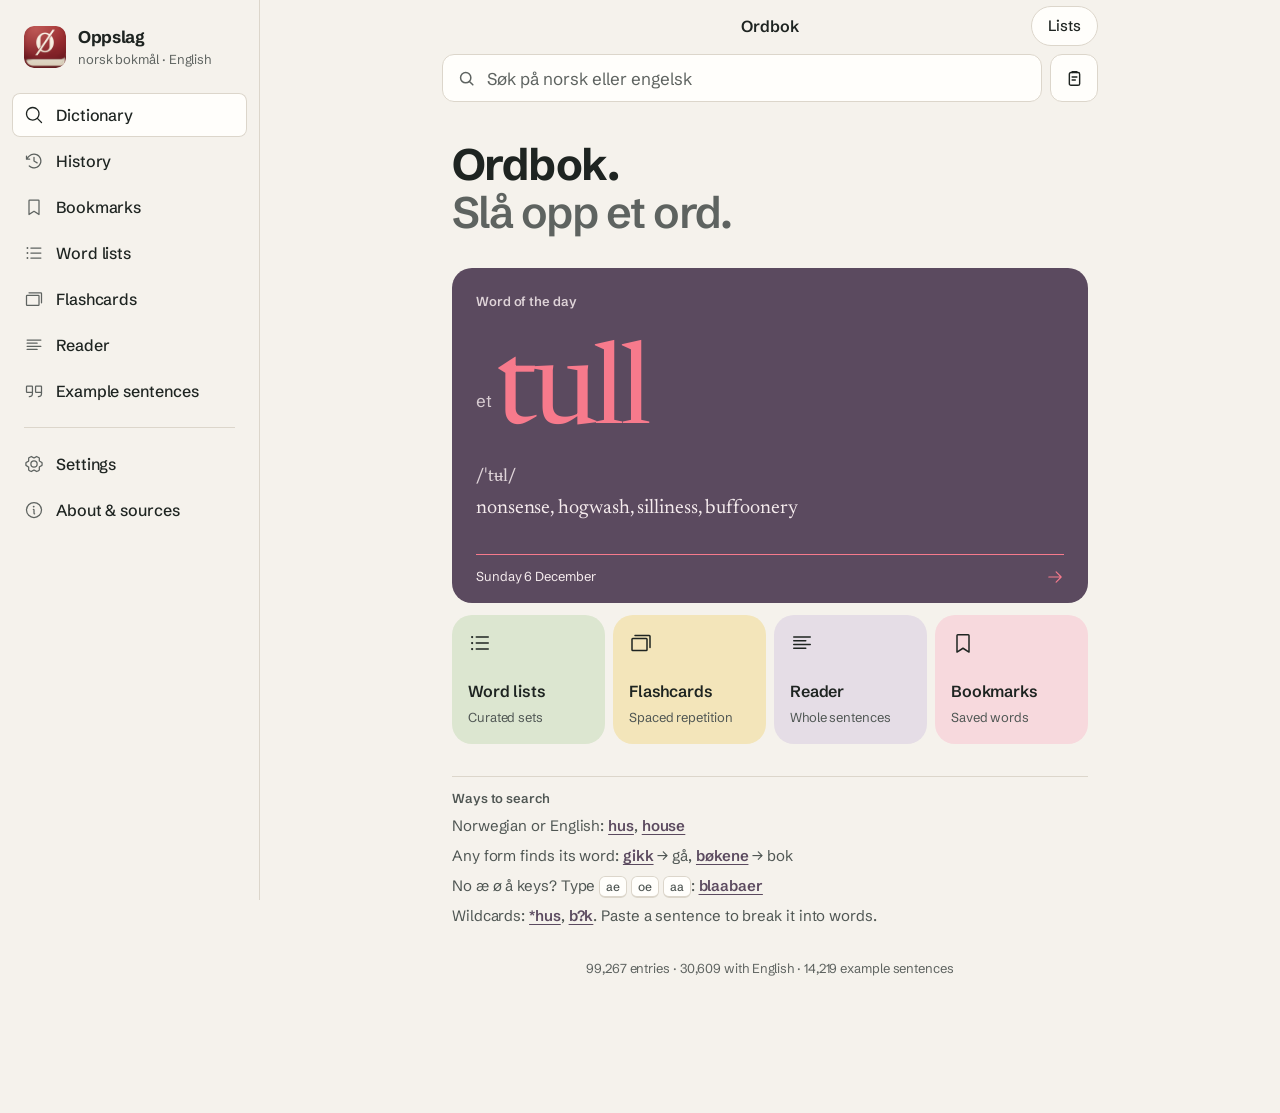
==== commit 61c5af02: "New app icon: drawn ø on a leather book, spine on the left - Cream ø drawn as one shape: near-round " ====
--- a/app/index.html
+++ b/app/index.html
@@ -15,6 +15,9 @@
       var t = s.theme || 'auto';
       var dark = t === 'dark' || (t === 'auto' && matchMedia('(prefers-color-scheme: dark)').matches);
       document.querySelector('meta[name="theme-color"]').setAttribute('content', dark ? '#1C1B1C' : '#F5F2EC');
+      if (t !== 'auto') document.documentElement.dataset.theme = t;   // the launch screen uses the chosen theme too
+      // the app reloaded itself in the background to update: come back without the launch logo
+      if (sessionStorage.getItem('oppslag.quiet')) { sessionStorage.removeItem('oppslag.quiet'); document.documentElement.classList.add('no-splash'); }
     } catch (e) {}
   })();
 </script>
@@ -22,16 +25,16 @@
 <meta name="mobile-web-app-capable" content="yes">
 <meta name="apple-mobile-web-app-status-bar-style" content="default">
 <meta name="apple-mobile-web-app-title" content="Oppslag">
-<link rel="manifest" href="manifest.webmanifest">
+<link rel="manifest" href="oppslag-v5.webmanifest">
 <!-- icon file names carry a version so iOS can't reuse a cached copy of an older logo -->
-<link rel="icon" href="icons/book-192.png">
-<link rel="apple-touch-icon" sizes="180x180" href="icons/book-180.png">
+<link rel="icon" href="icons/bok5-192.png">
+<link rel="apple-touch-icon" sizes="180x180" href="icons/bok5-180.png">
 <link rel="preload" href="fonts/schibsted-grotesk.woff2" as="font" type="font/woff2" crossorigin>
 <link rel="preload" href="fonts/newsreader.woff2" as="font" type="font/woff2" crossorigin>
 <link rel="stylesheet" href="styles.css">
 </head>
 <body>
-<div id="splash" aria-label="Oppslag"><p class="splash-word" aria-hidden="true"><span>Opp</span><span>slag</span></p><div class="splash-foot"><span id="splash-msg">Bokmålsordboka · Språkrådet og Universitetet i Bergen</span></div></div>
+<div id="splash" aria-hidden="true"><img src="icons/bok5-logo.png" alt="" width="112" height="112"><p id="splash-msg" hidden></p></div>
 
 <header class="topbar">
   <div class="navrow">
@@ -54,7 +57,7 @@
 <ul id="suggest" hidden></ul>
 
 <nav id="drawer" aria-label="Main menu">
-  <div class="drawer-brand"><img class="logo-img" src="icons/logo.png" alt="" width="40" height="40"><div><b>Oppslag</b><div class="sub">norsk bokmål · English</div></div></div>
+  <div class="drawer-brand"><img class="logo-img" src="icons/bok5-logo.png" alt="" width="40" height="40"><div><b>Oppslag</b><div class="sub">norsk bokmål · English</div></div></div>
   <div class="drawer-links"></div>
 </nav>
 <div id="scrim"></div>
--- a/app/styles.css
+++ b/app/styles.css
@@ -83,15 +83,14 @@
 :focus-visible { outline: 2px solid var(--link); outline-offset: 2px; border-radius: 6px; }
 ::selection { background: var(--mustard); color: var(--on-field); }
 
-/* ---------- splash: a plum field with the name set huge, like the reference's "Dictionary" */
-#splash { position: fixed; inset: 0; z-index: 100; background: var(--plum); overflow: hidden; display: flex; flex-direction: column; justify-content: center; transition: opacity .35s ease; }
-body.ready #splash { opacity: 0; pointer-events: none; }
-.splash-word { font-family: var(--font-read); font-weight: 400; color: var(--coral); font-size: clamp(120px, 34vw, 280px); line-height: .86; letter-spacing: -.03em; margin: 0; white-space: nowrap; }
-.splash-word span { display: block; }
-.splash-word span:first-child { padding-left: 6vw; }
-.splash-word span:last-child { margin-left: -9vw; }
-.splash-foot { position: absolute; left: var(--space-6); right: var(--space-6); bottom: calc(var(--space-6) + env(safe-area-inset-bottom)); border-top: 1px solid var(--coral); padding-top: var(--space-3); color: var(--coral); font-size: 13px; text-align: center; }
-#splash-msg { color: var(--on-plum); opacity: .8; }
+/* ---------- launch screen: the app icon centred on the page colour, like a native app's launch screen.
+   Shown on a cold start only; it dissolves (with a slight lift) once the first screen is ready. */
+#splash { position: fixed; inset: 0; z-index: 100; background: var(--paper); display: grid; place-items: center; }
+#splash img { width: 112px; height: 112px; display: block; filter: drop-shadow(0 10px 22px rgba(30, 36, 33, .18)); }
+#splash-msg { position: absolute; left: var(--space-6); right: var(--space-6); bottom: calc(var(--space-7) + env(safe-area-inset-bottom)); margin: 0; text-align: center; color: var(--ink-2); font-size: 15px; line-height: 22px; }
+body.ready #splash { opacity: 0; pointer-events: none; transition: opacity .26s cubic-bezier(.3, 0, .2, 1); }
+body.ready #splash img { transform: scale(1.06); transition: transform .26s cubic-bezier(.3, 0, .2, 1); }
+.no-splash #splash { display: none; }
 
 /* ======================================================================
    Top bar, search, drawer
@@ -318,16 +317,6 @@
 /* ======================================================================
    Flashcards
    ====================================================================== */
-.deck { display: flex; align-items: center; gap: var(--space-2); padding: var(--space-3) var(--space-4); position: relative; }
-.deck + .deck::before { content: ""; position: absolute; top: 0; left: var(--space-4); right: 0; border-top: 1px solid var(--rule); }
-.deck > a { flex: 1; color: var(--ink); min-width: 0; }
-.deck > a b { font-size: 16px; font-weight: 600; }
-.deck select { padding: 6px var(--space-2); font-size: 14px; border-radius: var(--radius-s); }
-.deck .icon { border: 0; background: none; color: var(--ink-3); padding: var(--space-2); cursor: pointer; border-radius: 50%; }
-.deckstats { display: flex; gap: var(--space-3); font-size: 13px; line-height: 18px; flex-wrap: wrap; margin-top: 2px; color: var(--ink-3); }
-.deckstats .due { color: var(--ink); font-weight: 600; }
-.deckstats .new { color: var(--ink-2); font-weight: 600; }
-.newdeck { display: flex; flex-direction: column; gap: var(--space-3); padding: 0 var(--space-4); margin-bottom: var(--space-4); }
 .study-progress { height: 4px; background: var(--rule); margin: var(--space-2) var(--space-4) 0; border-radius: 4px; overflow: hidden; }
 .study-progress div { height: 100%; background: var(--ink); transition: width .3s ease; }
 .flash { border-radius: var(--radius-xl); margin: var(--space-4); padding: var(--space-6) var(--space-5); min-height: 340px; text-align: left; display: flex; flex-direction: column; gap: var(--space-3); justify-content: flex-end; cursor: pointer; animation: cardin .3s cubic-bezier(.2, .8, .2, 1); background: var(--mustard); color: var(--on-field); }
@@ -547,7 +536,6 @@
   .tiles4 { grid-template-columns: repeat(4, 1fr); }
   .wgrid { padding: 0 var(--space-6); }
   .filter, .btn.wide { width: calc(100% - var(--space-8)); margin-left: var(--space-6); margin-right: var(--space-6); }
-  .newdeck { padding: 0 var(--space-6); }
   .study-progress { margin-left: var(--space-6); margin-right: var(--space-6); }
   .wotd-word { font-size: 112px; }
   .w-hero { margin: 0 var(--space-6); padding: var(--space-6) var(--space-7) var(--space-6); min-height: 420px; }
@@ -590,3 +578,107 @@
 
 /* links inside running text are underlined, so they never rely on colour alone (WCAG 1.4.1) */
 .w-fine a, .w-small a, .page-intro a, .about-p a, .sources a, .tips a, .w-aside-note a { text-decoration: underline; text-decoration-thickness: 1px; text-underline-offset: 3px; }
+
+/* ======================================================================
+   Flashcard decks as folders (owner's reference: collection folders with a tab, an icon tile,
+   counts top right, the name bottom left). Built in this app's world: hairline front panel on a
+   coloured back panel, two paper sheets peeking out. Pressing a folder tips its front open.
+   ====================================================================== */
+.folders { display: grid; grid-template-columns: repeat(2, minmax(0, 1fr)); gap: var(--space-6) var(--space-3); margin: 0 var(--space-4) var(--space-6); padding-top: var(--space-2); }
+@media (min-width: 720px) { .folders { grid-template-columns: repeat(3, minmax(0, 1fr)); gap: var(--space-7) var(--space-5); } }
+@media (min-width: 1100px) { .folders { grid-template-columns: repeat(4, minmax(0, 1fr)); } }
+.folder { --f: var(--mustard); --f-ink: var(--on-field); position: relative; display: flex; flex-direction: column; padding: 20px 0 5px; color: var(--ink); text-align: left;
+  border: 0; background: none; font: inherit; cursor: pointer; -webkit-touch-callout: none; -webkit-user-select: none; user-select: none; }
+.folder.c-sage { --f: var(--sage); } .folder.c-rose { --f: var(--rose); } .folder.c-plum { --f: var(--plum); --f-ink: var(--on-plum); }
+/* back panel: the same colour as the tab, showing as a thin edge under the front */
+.folder::before { content: ""; position: absolute; left: 0; right: 0; top: 20px; bottom: 0; background: var(--f); border-radius: 6px 18px 18px 18px; }
+.folder-tab { position: absolute; top: 0; left: 0; width: 46%; height: 30px; background: var(--f); border-radius: 10px 4px 0 0; }
+.folder-tab::after { content: ""; position: absolute; top: 0; bottom: 0; right: -13px; width: 26px; background: var(--f); border-radius: 0 8px 0 0; transform: skewX(32deg); }
+.folder-sheet { position: absolute; left: 10px; right: 14px; top: 13px; height: 48px; background: var(--card); border: 1px solid var(--rule); border-radius: 5px; transform: rotate(-1.2deg); transition: transform .4s cubic-bezier(.2, .8, .2, 1); }
+.folder-sheet.s2 { left: 22px; right: 8px; top: 16px; transform: rotate(1.4deg); }
+.folder-front { position: relative; display: flex; flex-direction: column; justify-content: space-between; gap: var(--space-5); min-height: 150px; padding: var(--space-3) var(--space-3) var(--space-4) var(--space-4);
+  flex: 1; background: var(--card); border: 1px solid var(--rule); border-radius: 6px 18px 18px 18px; transform-origin: 50% 100%; transition: transform .4s cubic-bezier(.2, .8, .2, 1); }
+.folder-top { display: flex; justify-content: space-between; align-items: flex-start; gap: var(--space-2); }
+.folder-icon { flex: none; width: 46px; height: 46px; border-radius: var(--radius-m); background: var(--f); color: var(--f-ink); display: grid; place-items: center; }
+.folder-icon .ic { width: 24px; height: 24px; }
+.folder-count { font-size: 13px; line-height: 18px; color: var(--ink-3); text-align: right; font-variant-numeric: tabular-nums; }
+.folder-count b { color: var(--ink); font-weight: 600; }
+.folder-name { font-family: var(--font-display); font-size: 18px; line-height: 22px; font-weight: 600; letter-spacing: -.02em; overflow-wrap: anywhere; }
+.folder-dir { display: block; margin-top: 2px; font-size: 13px; line-height: 18px; font-weight: 400; letter-spacing: 0; color: var(--ink-3); }
+@media (hover: hover) {
+  .folder:hover .folder-front { transform: perspective(900px) rotateX(-9deg); }
+  .folder:hover .folder-sheet { transform: translateY(-7px) rotate(-2.2deg); }
+  .folder:hover .folder-sheet.s2 { transform: translateY(-4px) rotate(2.4deg); }
+}
+.folder:active .folder-front, .folder.holding .folder-front { transform: perspective(900px) rotateX(-9deg) scale(.985); }
+.folder:active .folder-sheet, .folder.holding .folder-sheet { transform: translateY(-7px) rotate(-2.2deg); }
+.folder-new::before, .folder-new .folder-tab::after { display: none; }
+.folder-new .folder-tab { background: none; border: 1px dashed var(--rule); border-bottom: 0; }
+.folder-new .folder-front { background: transparent; border-style: dashed; align-items: center; justify-content: center; gap: var(--space-2); color: var(--ink-2); font-weight: 600; font-size: 15px; }
+.folder-new .folder-front .ic { width: 26px; height: 26px; }
+@media (prefers-reduced-motion: reduce) { .folder-front, .folder-sheet { transition: none; } .folder .folder-front, .folder .folder-sheet { transform: none !important; } }
+
+/* deck sheets (new deck, deck options) */
+.sheet-stats { margin: calc(-1 * var(--space-2)) 0 var(--space-4); color: var(--ink-3); font-size: 13px; line-height: 18px; }
+.sheet-form { display: flex; flex-direction: column; gap: var(--space-4); }
+.sheet-field { display: flex; flex-direction: column; gap: 6px; border: 0; padding: 0; margin: 0; min-width: 0; }
+.sheet-field > span, .sheet-field legend { font-size: 13px; line-height: 18px; font-weight: 600; color: var(--ink-2); padding: 0; }
+.sheet-field input:not([type=radio]), .sheet-field select { width: 100%; padding: 12px var(--space-3); border: 1px solid var(--rule); border-radius: var(--radius-m); background: var(--card); font-size: 16px; }
+.swatches > div { display: grid; grid-template-columns: repeat(4, 1fr); gap: var(--space-2); margin-top: 6px; }
+.sw { --f: var(--mustard); position: relative; display: flex; flex-direction: column; align-items: center; gap: 6px; padding: var(--space-2) 0; border-radius: var(--radius-m); cursor: pointer; font-size: 13px; color: var(--ink-2); }
+.sw.c-sage { --f: var(--sage); } .sw.c-plum { --f: var(--plum); } .sw.c-rose { --f: var(--rose); }
+.sw::before { content: ""; width: 36px; height: 36px; border-radius: 10px; background: var(--f); box-shadow: 0 0 0 1px color-mix(in srgb, var(--ink) 10%, transparent); transition: box-shadow .15s; }
+.sw:has(input:checked)::before { box-shadow: 0 0 0 2px var(--paper), 0 0 0 4px var(--ink); }
+.sw:has(input:checked) { color: var(--ink); font-weight: 600; }
+.sw input { position: absolute; opacity: 0; pointer-events: none; }
+.sw:has(input:focus-visible)::before { outline: 2px solid var(--link); outline-offset: 4px; }
+.btn.danger { color: #A3293D; border-color: color-mix(in srgb, #A3293D 35%, var(--rule)); }
+:root[data-theme="dark"] .btn.danger { color: #F2A0AC; }
+@media (prefers-color-scheme: dark) { :root:not([data-theme="light"]) .btn.danger { color: #F2A0AC; } }
+
+/* ======================================================================
+   Example sentences: press and hold to open. A quiet tint fills in from the left while you hold.
+   ====================================================================== */
+[data-sent] { position: relative; isolation: isolate; -webkit-touch-callout: none; -webkit-user-select: none; user-select: none; }
+[data-sent]::after { content: ""; position: absolute; inset: -6px -10px; z-index: -1; border-radius: var(--radius-m); background: color-mix(in srgb, currentColor 9%, transparent); transform: scaleX(0); transform-origin: left center; opacity: 0; pointer-events: none; }
+[data-sent].holding::after { transform: scaleX(1); opacity: 1; transition: transform .38s cubic-bezier(.4, 0, .6, 1) .08s, opacity .12s .08s; }
+.flash[data-sent]::after { display: none; }
+.flash[data-sent].holding { transform: scale(.985); transition: transform .38s .08s; }
+.hold-hint { margin: calc(-1 * var(--space-2)) 0 var(--space-4); font-size: 13px; line-height: 18px; color: var(--ink-3); }
+.pad + .hold-hint, #exr > .hold-hint { padding: 0 var(--space-4); margin-top: 0; }
+
+/* sentence rows in Bookmarks */
+.sres-no { font-family: var(--font-read); font-size: 20px; line-height: 26px; color: var(--ink); }
+.scell { grid-column: span 2; text-align: left; }
+.scell b { font-family: var(--font-read); font-weight: 400; font-size: 19px; line-height: 25px; letter-spacing: 0; }
+
+/* flashcards: a sentence card is a page from the book, not a word-class field */
+.flash.f-page { background: var(--card); color: var(--ink); border: 1px solid var(--rule); }
+.cf-sent { font-family: var(--font-read); font-size: 30px; line-height: 37px; letter-spacing: -.01em; overflow-wrap: anywhere; }
+.cardback .cf-sent { font-size: 24px; line-height: 31px; }
+.cb-words { list-style: none; margin: 0; padding: 0; display: grid; gap: 2px; font-size: 15px; line-height: 21px; }
+.cb-words b { font-weight: 600; }
+.cb-words span { font-family: var(--font-read); font-size: 16px; opacity: .8; }
+
+/* ======================================================================
+   Sentence page (Shirabe's "Example sentence" screen)
+   ====================================================================== */
+.sx { max-width: var(--page-narrow); margin: 0 auto; padding: var(--space-3) 0 var(--space-8); }
+.sx p { margin: 0; }
+.sx-hero { padding: var(--space-4) var(--space-5) var(--space-5); }
+.sx-no { font-family: var(--font-read); font-weight: 400; font-size: 34px; line-height: 42px; letter-spacing: -.012em; margin: 0 0 var(--space-5); text-wrap: pretty; }
+.sx-w { color: var(--ink); text-decoration: underline; text-decoration-color: color-mix(in srgb, var(--ink) 28%, transparent); text-decoration-thickness: 1.5px; text-underline-offset: 6px; transition: text-decoration-color .15s, background .15s; border-radius: 4px; }
+.sx-w:hover, .sx-w:active { text-decoration-color: var(--ink); background: var(--mustard-t); }
+.sx-tools { display: flex; flex-wrap: wrap; gap: var(--space-2); color: var(--ink); }
+.sx-tools .pill-out { height: 44px; font-size: 16px; gap: var(--space-4); padding: 0 var(--space-4) 0 var(--space-5); }
+.sx-tools .pill-out .ic { width: 20px; height: 20px; }
+.sx-en { margin: 0 var(--space-5); padding: var(--space-4) 0 var(--space-6); border-top: 1px solid var(--rule); font-family: var(--font-read); font-size: 22px; line-height: 29px; color: var(--ink-2); }
+.sx-en .sx-alt { font-size: 17px; line-height: 23px; color: var(--ink-3); margin-top: var(--space-2); }
+.sx-words .w-eyebrow { margin: 0 var(--space-5) var(--space-1); }
+.sx-words .results .res { padding-left: var(--space-5); padding-right: var(--space-5); }
+.sx-words .results .res + .res::before { left: var(--space-5); right: var(--space-5); }
+.sx-src { margin: var(--space-5) var(--space-5) 0 !important; }
+@media (min-width: 900px) {
+  .sx-hero { padding-top: var(--space-6); }
+  .sx-no { font-size: 44px; line-height: 54px; }
+}
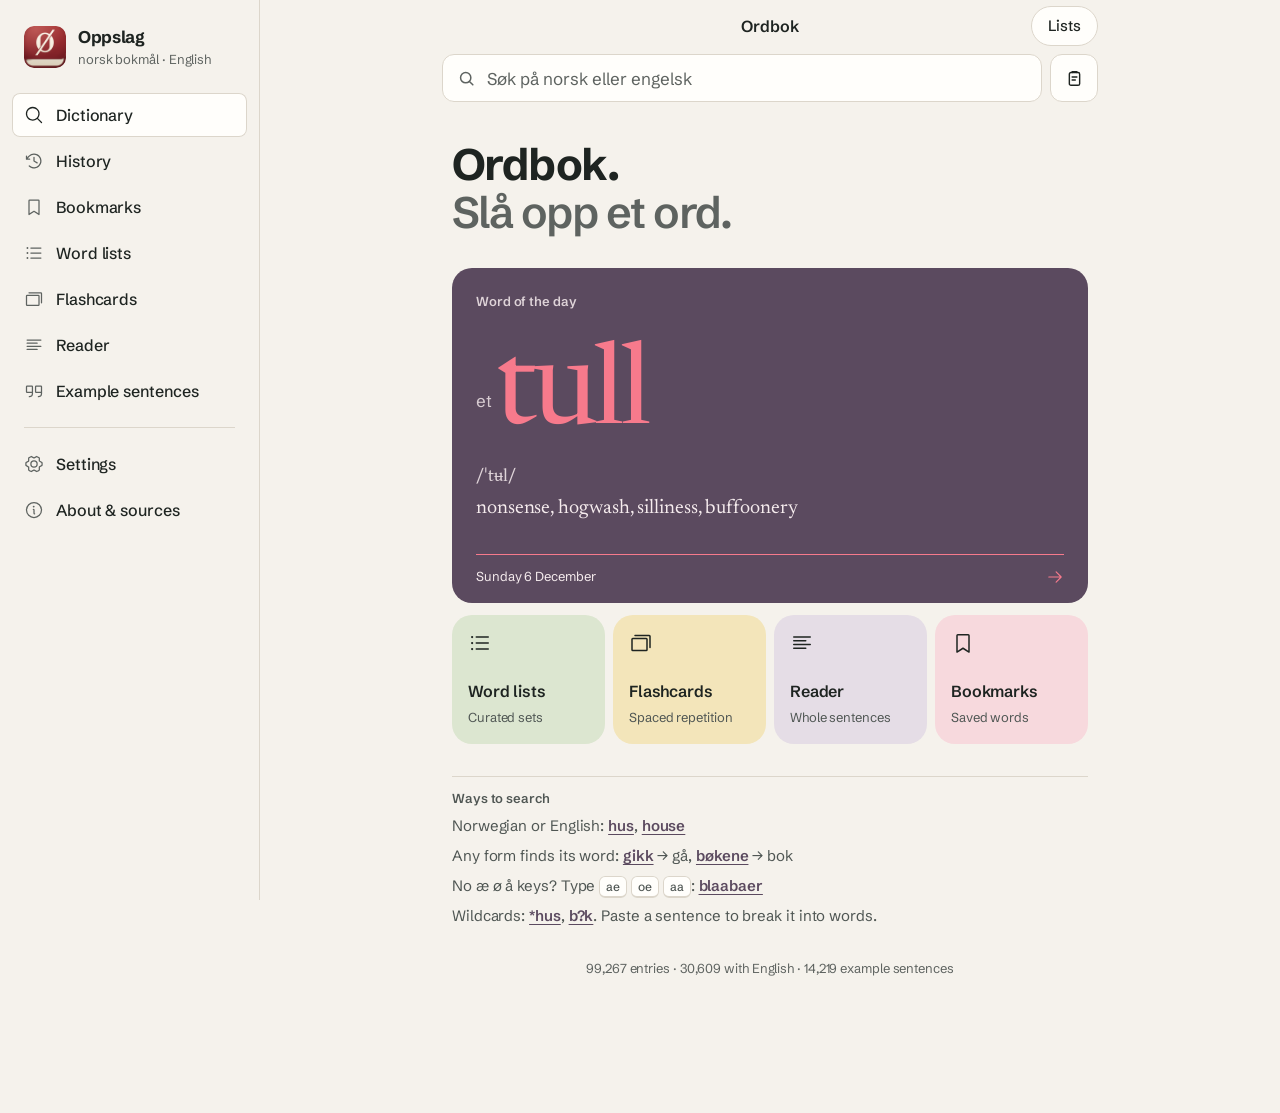
==== commit 1d59e534: "Icon: trim the pages to an even back-cover margin The page block now sits the same distance from the" ====
--- a/app/index.html
+++ b/app/index.html
@@ -25,16 +25,16 @@
 <meta name="mobile-web-app-capable" content="yes">
 <meta name="apple-mobile-web-app-status-bar-style" content="default">
 <meta name="apple-mobile-web-app-title" content="Oppslag">
-<link rel="manifest" href="oppslag-v5.webmanifest">
+<link rel="manifest" href="oppslag-v6.webmanifest">
 <!-- icon file names carry a version so iOS can't reuse a cached copy of an older logo -->
-<link rel="icon" href="icons/bok5-192.png">
-<link rel="apple-touch-icon" sizes="180x180" href="icons/bok5-180.png">
+<link rel="icon" href="icons/bok6-192.png">
+<link rel="apple-touch-icon" sizes="180x180" href="icons/bok6-180.png">
 <link rel="preload" href="fonts/schibsted-grotesk.woff2" as="font" type="font/woff2" crossorigin>
 <link rel="preload" href="fonts/newsreader.woff2" as="font" type="font/woff2" crossorigin>
 <link rel="stylesheet" href="styles.css">
 </head>
 <body>
-<div id="splash" aria-hidden="true"><img src="icons/bok5-logo.png" alt="" width="112" height="112"><p id="splash-msg" hidden></p></div>
+<div id="splash" aria-hidden="true"><img src="icons/bok6-logo.png" alt="" width="112" height="112"><p id="splash-msg" hidden></p></div>
 
 <header class="topbar">
   <div class="navrow">
@@ -57,7 +57,7 @@
 <ul id="suggest" hidden></ul>
 
 <nav id="drawer" aria-label="Main menu">
-  <div class="drawer-brand"><img class="logo-img" src="icons/bok5-logo.png" alt="" width="40" height="40"><div><b>Oppslag</b><div class="sub">norsk bokmål · English</div></div></div>
+  <div class="drawer-brand"><img class="logo-img" src="icons/bok6-logo.png" alt="" width="40" height="40"><div><b>Oppslag</b><div class="sub">norsk bokmål · English</div></div></div>
   <div class="drawer-links"></div>
 </nav>
 <div id="scrim"></div>
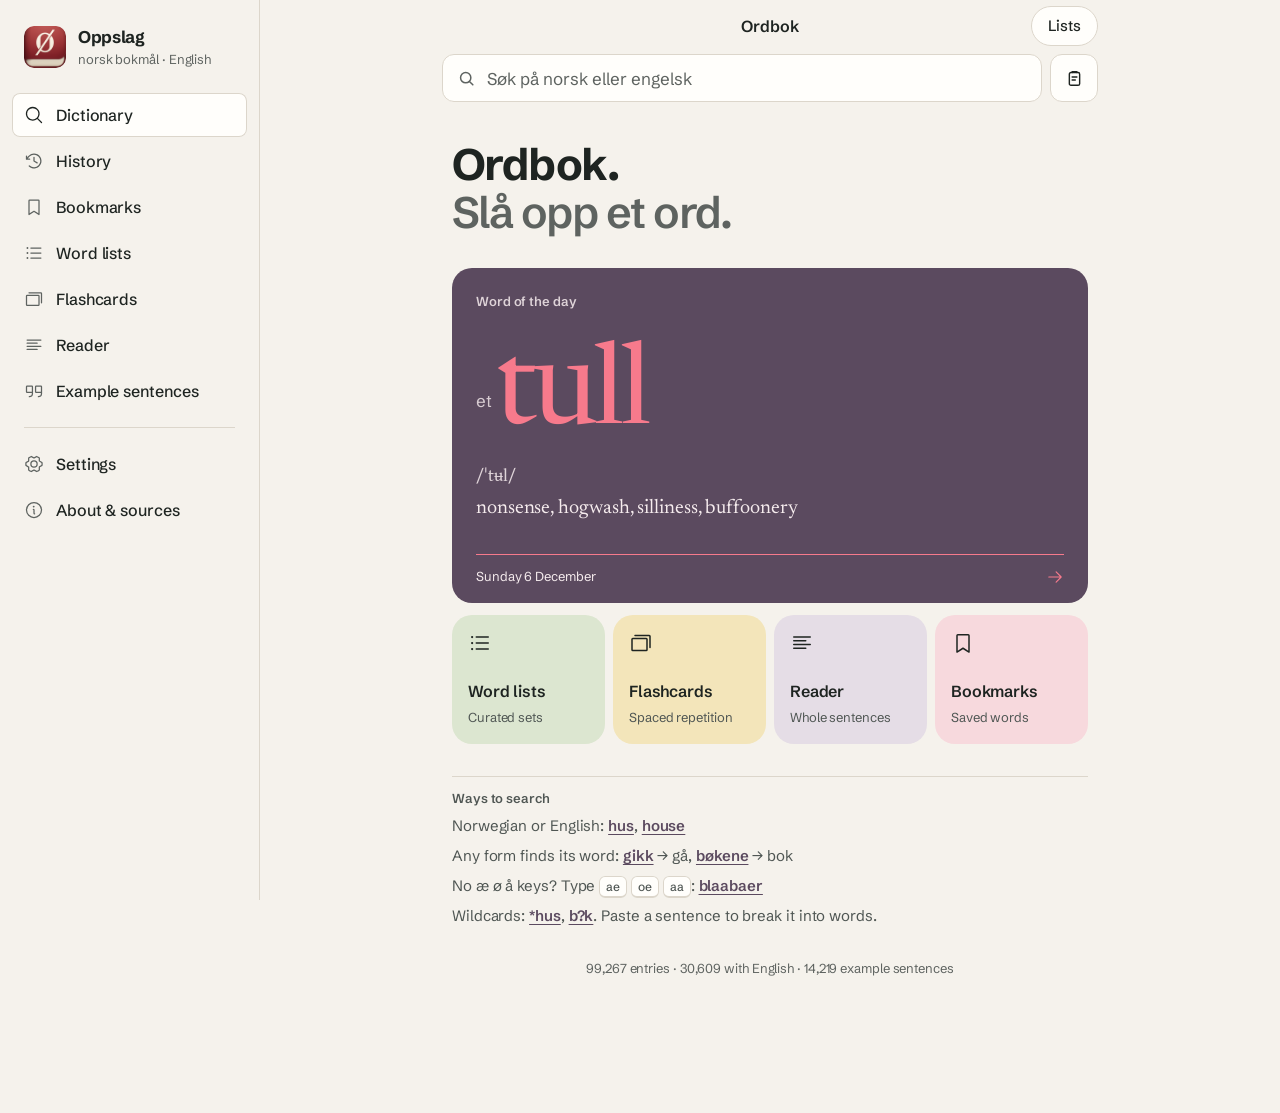
==== commit cef1eff5: "Icon: Moleskine fore-edge, top lighting, lip shading Soft cover corner with the pages sweeping steep" ====
--- a/app/index.html
+++ b/app/index.html
@@ -25,16 +25,16 @@
 <meta name="mobile-web-app-capable" content="yes">
 <meta name="apple-mobile-web-app-status-bar-style" content="default">
 <meta name="apple-mobile-web-app-title" content="Oppslag">
-<link rel="manifest" href="oppslag-v6.webmanifest">
+<link rel="manifest" href="oppslag-v7.webmanifest">
 <!-- icon file names carry a version so iOS can't reuse a cached copy of an older logo -->
-<link rel="icon" href="icons/bok6-192.png">
-<link rel="apple-touch-icon" sizes="180x180" href="icons/bok6-180.png">
+<link rel="icon" href="icons/bok7-192.png">
+<link rel="apple-touch-icon" sizes="180x180" href="icons/bok7-180.png">
 <link rel="preload" href="fonts/schibsted-grotesk.woff2" as="font" type="font/woff2" crossorigin>
 <link rel="preload" href="fonts/newsreader.woff2" as="font" type="font/woff2" crossorigin>
 <link rel="stylesheet" href="styles.css">
 </head>
 <body>
-<div id="splash" aria-hidden="true"><img src="icons/bok6-logo.png" alt="" width="112" height="112"><p id="splash-msg" hidden></p></div>
+<div id="splash" aria-hidden="true"><img src="icons/bok7-logo.png" alt="" width="112" height="112"><p id="splash-msg" hidden></p></div>
 
 <header class="topbar">
   <div class="navrow">
@@ -57,7 +57,7 @@
 <ul id="suggest" hidden></ul>
 
 <nav id="drawer" aria-label="Main menu">
-  <div class="drawer-brand"><img class="logo-img" src="icons/bok6-logo.png" alt="" width="40" height="40"><div><b>Oppslag</b><div class="sub">norsk bokmål · English</div></div></div>
+  <div class="drawer-brand"><img class="logo-img" src="icons/bok7-logo.png" alt="" width="40" height="40"><div><b>Oppslag</b><div class="sub">norsk bokmål · English</div></div></div>
   <div class="drawer-links"></div>
 </nav>
 <div id="scrim"></div>
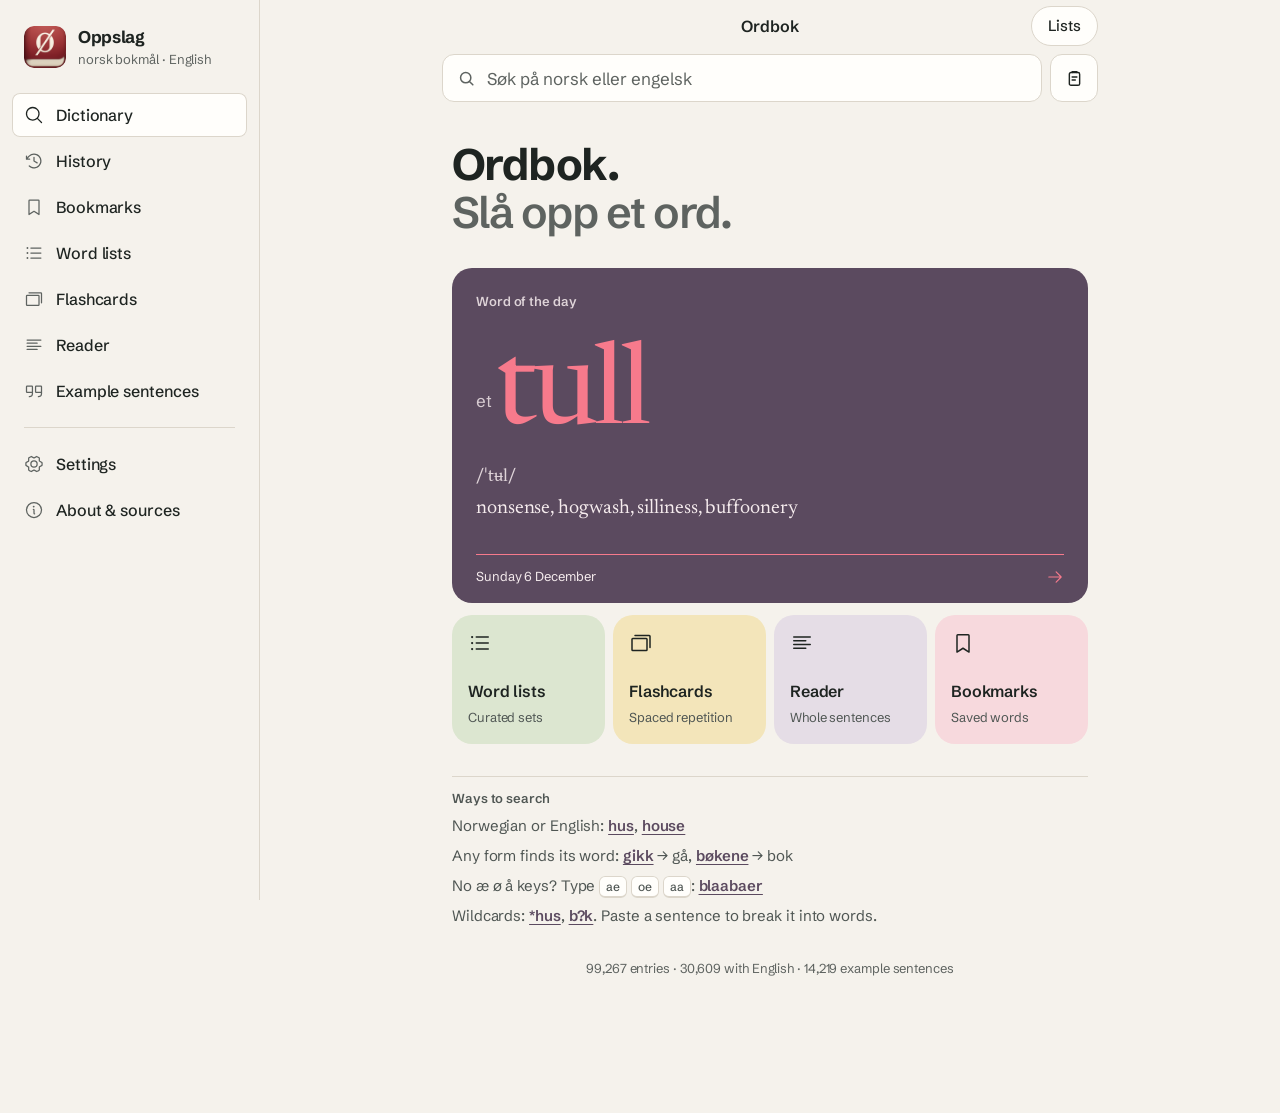
==== commit c181a7fb: "Finger-tracking menu and swipe-back, like Shirabe The page layer slides right to reveal the menu und" ====
--- a/app/index.html
+++ b/app/index.html
@@ -61,6 +61,7 @@
   <div class="drawer-links"></div>
 </nav>
 <div id="scrim"></div>
+<div id="pagebg" aria-hidden="true"></div>
 
 <main id="view"></main>
 <div id="pager" hidden><button id="prevRes" class="round" aria-label="Previous result"></button><button id="nextRes" class="round" aria-label="Next result"></button></div>
--- a/app/styles.css
+++ b/app/styles.css
@@ -98,8 +98,9 @@
 .topbar {
   position: fixed; top: 0; left: 0; right: 0; z-index: 20;
   padding: var(--safe-t) max(10px, env(safe-area-inset-right)) 0 max(10px, env(safe-area-inset-left));
-  background: color-mix(in srgb, var(--paper) 88%, transparent);
-  backdrop-filter: saturate(140%) blur(18px); -webkit-backdrop-filter: saturate(140%) blur(18px);
+  /* solid page colour, hairline once scrolled (Notion). A live blur here cost frames on every scroll and
+     had to be swapped for a solid bar during page transitions, which flicked as each one ended */
+  background: var(--paper);
   border-bottom: 1px solid transparent; transition: border-color .2s;
 }
 body.scrolled .topbar { border-bottom-color: var(--rule); }
@@ -152,8 +153,6 @@
 #drawer a.active .ic { color: var(--ink); }
 #drawer hr { border: 0; border-top: 1px solid var(--rule); margin: var(--space-3); }
 #scrim { position: fixed; inset: 0; z-index: 39; background: rgba(28, 27, 28, .32); opacity: 0; pointer-events: none; transition: opacity .25s; }
-body.drawer-open #drawer { transform: none; }
-body.drawer-open #scrim { opacity: 1; pointer-events: auto; }
 @media (min-width: 1100px) {
   #drawer { transform: none; box-shadow: none; border-right: 1px solid var(--rule); z-index: 15; width: 260px; }
   #scrim { display: none; }
@@ -551,25 +550,49 @@
 /* ======================================================================
    Page transitions (View Transitions API, where supported)
    ====================================================================== */
-::view-transition-old(root), ::view-transition-new(root) { animation-duration: .28s; animation-timing-function: cubic-bezier(.2, .8, .2, 1); }
-html[data-nav="forward"]::view-transition-old(root) { animation-name: vt-out-left; }
-html[data-nav="forward"]::view-transition-new(root) { animation-name: vt-in-right; }
-html[data-nav="back"]::view-transition-old(root) { animation-name: vt-out-right; }
-html[data-nav="back"]::view-transition-new(root) { animation-name: vt-in-left; }
-html[data-nav="fade"]::view-transition-old(root) { animation-name: vt-fade-out; animation-duration: .16s; }
-html[data-nav="fade"]::view-transition-new(root) { animation-name: vt-fade-in; animation-duration: .2s; }
+/* One rule: a page in motion always moves over a page that is standing still and fully drawn, so the
+   screen never passes through blank paper or two half-faded pages (that was the strobe).
+   - Deeper (forward): the new page slides in from the right edge over the old, which eases back a little.
+   - Back (the back button): the current page slides off to the right, uncovering the one beneath.
+   - Same level (menu, Dictionary to History): the new page fades in over the old, which stays put.
+   On a wide screen a full-width slide is too much travel, so the top page moves 40px and fades instead.
+   A back made with Safari's own swipe (in a browser tab) is already animated by the browser; app.js skips ours then. */
+:root { --vt-ease: cubic-bezier(.32, .72, 0, 1); --vt-dur: .42s; --vt-dist: 100%; --vt-under: -24%; --vt-fade: 1; }
+@media (min-width: 760px) { :root { --vt-dur: .3s; --vt-dist: 40px; --vt-under: 0px; --vt-fade: 0; } }
+::view-transition { background: var(--paper); }   /* anything left uncovered shows the page colour */
+::view-transition-old(root), ::view-transition-new(root) { mix-blend-mode: normal; animation-duration: var(--vt-dur); animation-timing-function: var(--vt-ease); animation-fill-mode: both; }
+html[data-nav="forward"]::view-transition-new(root) { animation-name: vt-enter; box-shadow: 0 0 28px rgba(30, 36, 33, .10); }
+html[data-nav="forward"]::view-transition-old(root) { animation-name: vt-recede; }
+html[data-nav="back"]::view-transition-old(root) { animation-name: vt-leave; z-index: 1; box-shadow: 0 0 28px rgba(30, 36, 33, .10); }
+html[data-nav="back"]::view-transition-new(root) { animation-name: vt-return; }
+/* going back leaves faster than going forward arrives */
+html[data-nav="back"]::view-transition-old(root), html[data-nav="back"]::view-transition-new(root) { animation-duration: calc(var(--vt-dur) * .82); }
+html[data-nav="fade"]::view-transition-new(root) { animation: vt-fade-in .18s cubic-bezier(.16, 1, .3, 1) both; }
+html[data-nav="fade"]::view-transition-old(root) { animation: vt-hold .18s linear both; }
+@keyframes vt-enter { from { transform: translateX(var(--vt-dist)); opacity: var(--vt-fade); } }
+@keyframes vt-recede { to { transform: translateX(var(--vt-under)); } }
+@keyframes vt-leave { to { transform: translateX(var(--vt-dist)); opacity: var(--vt-fade); } }
+@keyframes vt-return { from { transform: translateX(var(--vt-under)); } }
+@keyframes vt-fade-in { from { opacity: 0; } }
+@keyframes vt-hold { to { opacity: 1; } }
+
+/* The top bar is its own layer above the moving pages: its title and buttons crossfade, and when the
+   search row comes or goes its height eases instead of jumping. It's opaque while pages move under it,
+   because a captured bar has no live blur and the moving page would show through. */
 .topbar { view-transition-name: topbar; }
-::view-transition-group(topbar) { animation: none; }
-::view-transition-old(topbar) { display: none; }
-::view-transition-new(topbar) { animation: none; }
-@keyframes vt-in-right { from { transform: translateX(28%); opacity: 0; } }
-@keyframes vt-out-left { to { transform: translateX(-12%); opacity: 0; } }
-@keyframes vt-in-left { from { transform: translateX(-12%); opacity: 0; } }
-@keyframes vt-out-right { to { transform: translateX(28%); opacity: 0; } }
-@keyframes vt-fade-out { to { opacity: 0; } }
-@keyframes vt-fade-in { from { opacity: 0; } }
+::view-transition-group(topbar) { overflow: clip; animation-duration: .26s; animation-timing-function: var(--vt-ease); }
+::view-transition-old(topbar), ::view-transition-new(topbar) { animation-duration: .18s; animation-timing-function: ease-out; }
+
+
+
+/* a cold first visit that still has data to load: the current page dims a little so the tap registered */
+#view { transition: opacity .2s ease; }
+body.nav-wait #view { opacity: .55; }
+
 @media (prefers-reduced-motion: reduce) {
-  *, ::view-transition-old(root), ::view-transition-new(root) { animation: none !important; transition: none !important; }
+  /* app.js turns every page change into the crossfade; nothing slides */
+  * { animation: none !important; transition: none !important; }
+  ::view-transition-group(topbar) { animation-duration: 0s; }
 }
 
 /* word-list sections */
@@ -682,3 +705,44 @@
   .sx-hero { padding-top: var(--space-6); }
   .sx-no { font-size: 44px; line-height: 54px; }
 }
+
+/* ======================================================================
+   The page layer (phones and tablets). Like Shirabe, the menu lies still underneath and the whole page
+   slides right to reveal it; a swipe-back drags the same layer off to uncover the previous page (#under).
+   app.js sets --page-x (where the page is) and --page-ms (0 while the finger leads, the release time after).
+   ====================================================================== */
+#pagebg { display: none; }
+@media (max-width: 1099px) {
+  #pagebg { display: block; position: fixed; inset: 0; z-index: 2; background: var(--paper); }
+  #view { position: relative; z-index: 3; }
+  #drawer { z-index: 1; width: var(--drawer-w, 300px); transform: none; transition: none; box-shadow: none; visibility: hidden;
+    background: var(--sunken); padding-left: max(var(--space-3), env(safe-area-inset-left)); }
+  #drawer a.active { background: var(--paper); }
+  html.drawer-on #drawer { visibility: visible; }
+  /* the visible strip of page while the menu is open: tap or drag it to close */
+  #scrim { display: none; z-index: 30; background: transparent; opacity: 1; transition: none; pointer-events: auto; }
+  html.drawer-open #scrim { display: block; }
+  html.page-moving .topbar, html.page-moving #view, html.page-moving #pagebg, html.page-moving #pager, html.page-moving #scrim {
+    transform: translate3d(var(--page-x, 0px), 0, 0);
+    transition: transform var(--page-ms, 0ms) cubic-bezier(.32, .72, 0, 1);
+  }
+  /* the page's leading edge casts a soft shadow onto whatever it reveals */
+  html.page-moving #pagebg { box-shadow: -1px 0 0 color-mix(in srgb, var(--ink) 8%, transparent), -14px 0 36px rgba(20, 14, 14, .16); }
+  html.page-moving .topbar { box-shadow: -1px 0 0 color-mix(in srgb, var(--ink) 8%, transparent); }
+
+  /* swipe-back: the previous page underneath, 30% behind and lightly shaded, catching up as the
+     current page leaves (same timing as the page, so they stay locked together on release) */
+  #under { position: fixed; inset: 0; z-index: 1; background: var(--paper); overflow: hidden; pointer-events: none;
+    transform: translate3d(calc((var(--page-x, 0px) - 100vw) * .3), 0, 0);
+    transition: transform var(--page-ms, 0ms) cubic-bezier(.32, .72, 0, 1); }
+  #under::after { content: ""; position: absolute; inset: 0; z-index: 40; background: #140E0E; opacity: .1; pointer-events: none; }
+  #under .topbar { position: absolute; view-transition-name: none; }
+  #under .under-scroll { position: absolute; left: 0; right: 0; top: calc(var(--safe-t) + var(--nav-h)); }
+  #under.has-search .under-scroll { top: calc(var(--safe-t) + var(--nav-h) + var(--search-h)); }
+  #under.has-search .searchrow { display: flex; }
+  #under.scrolled .topbar { border-bottom-color: var(--rule); }
+  #under.hero-visible [id="navTitle"] { opacity: 0; }
+  #under.page-word #view { max-width: var(--page-max); }
+  #under.page-word .navrow { max-width: var(--page-max); }
+  #under #keybar { display: none; }
+}
